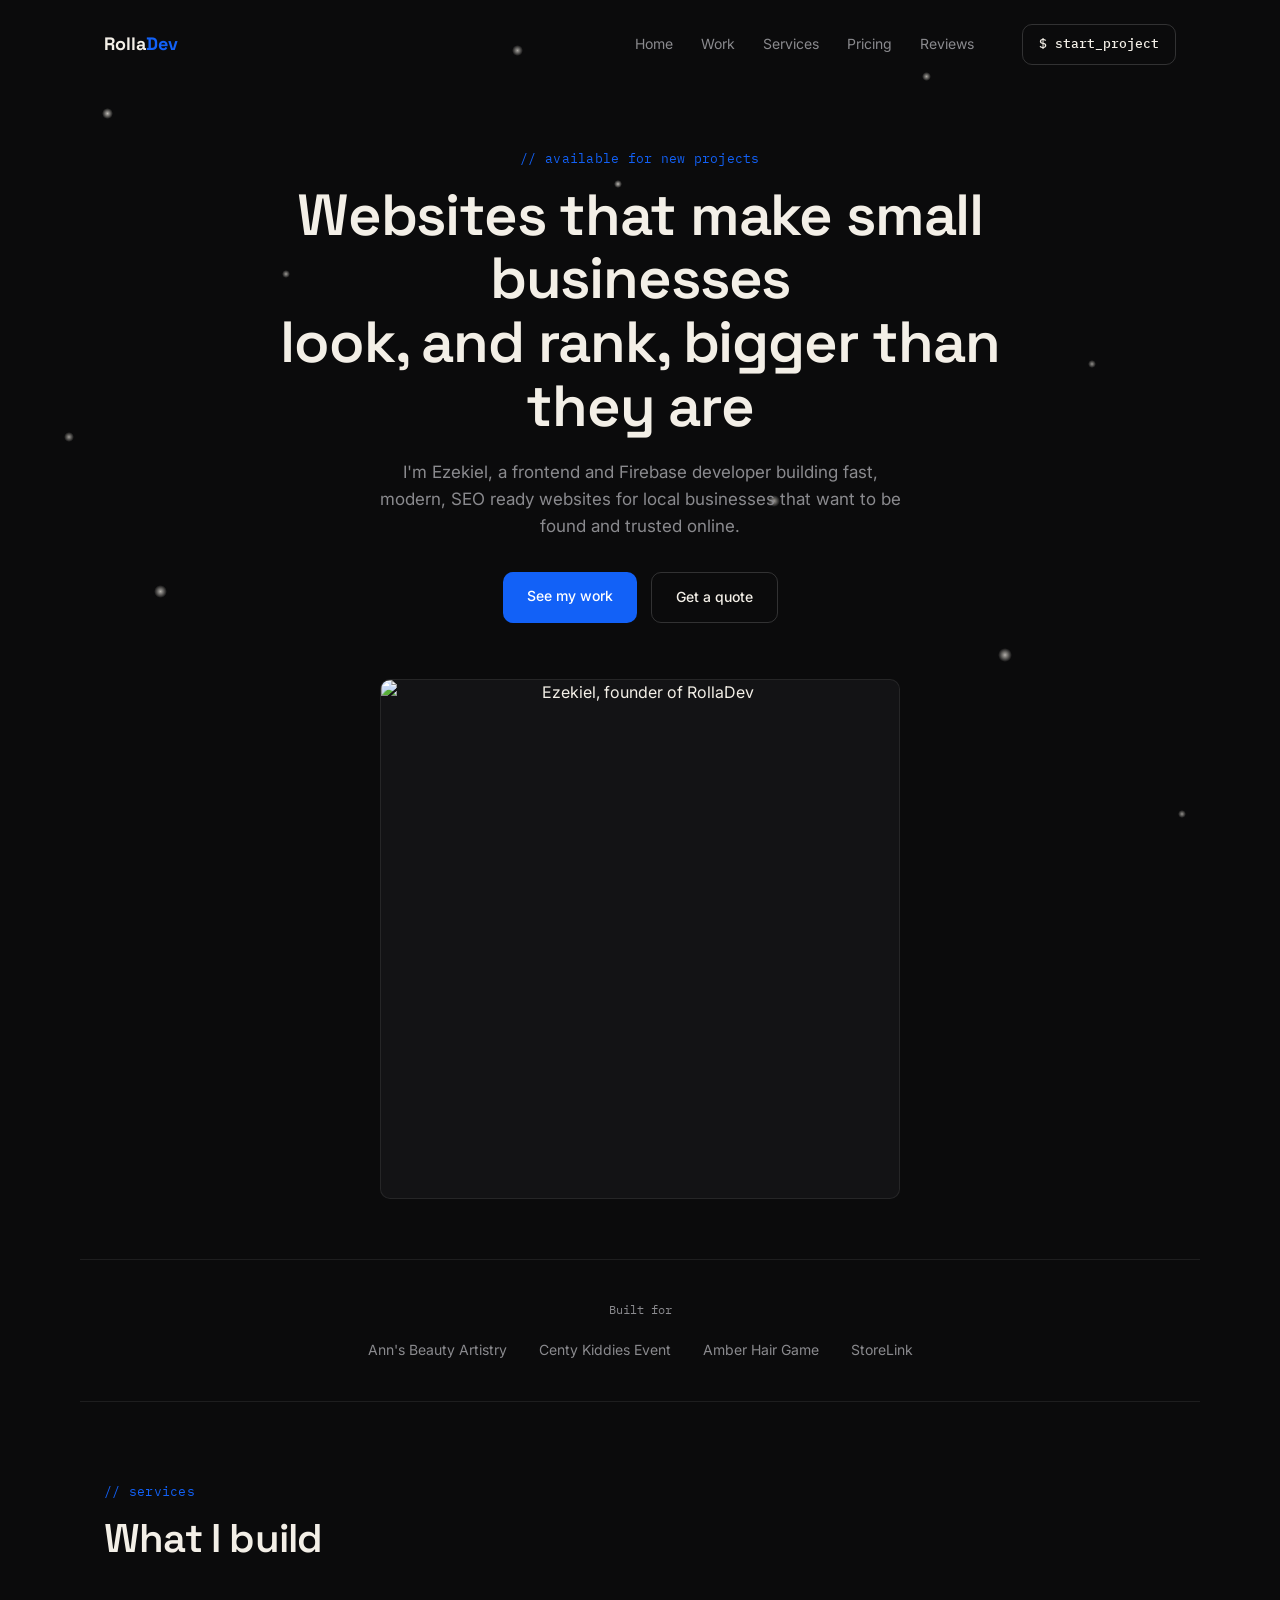
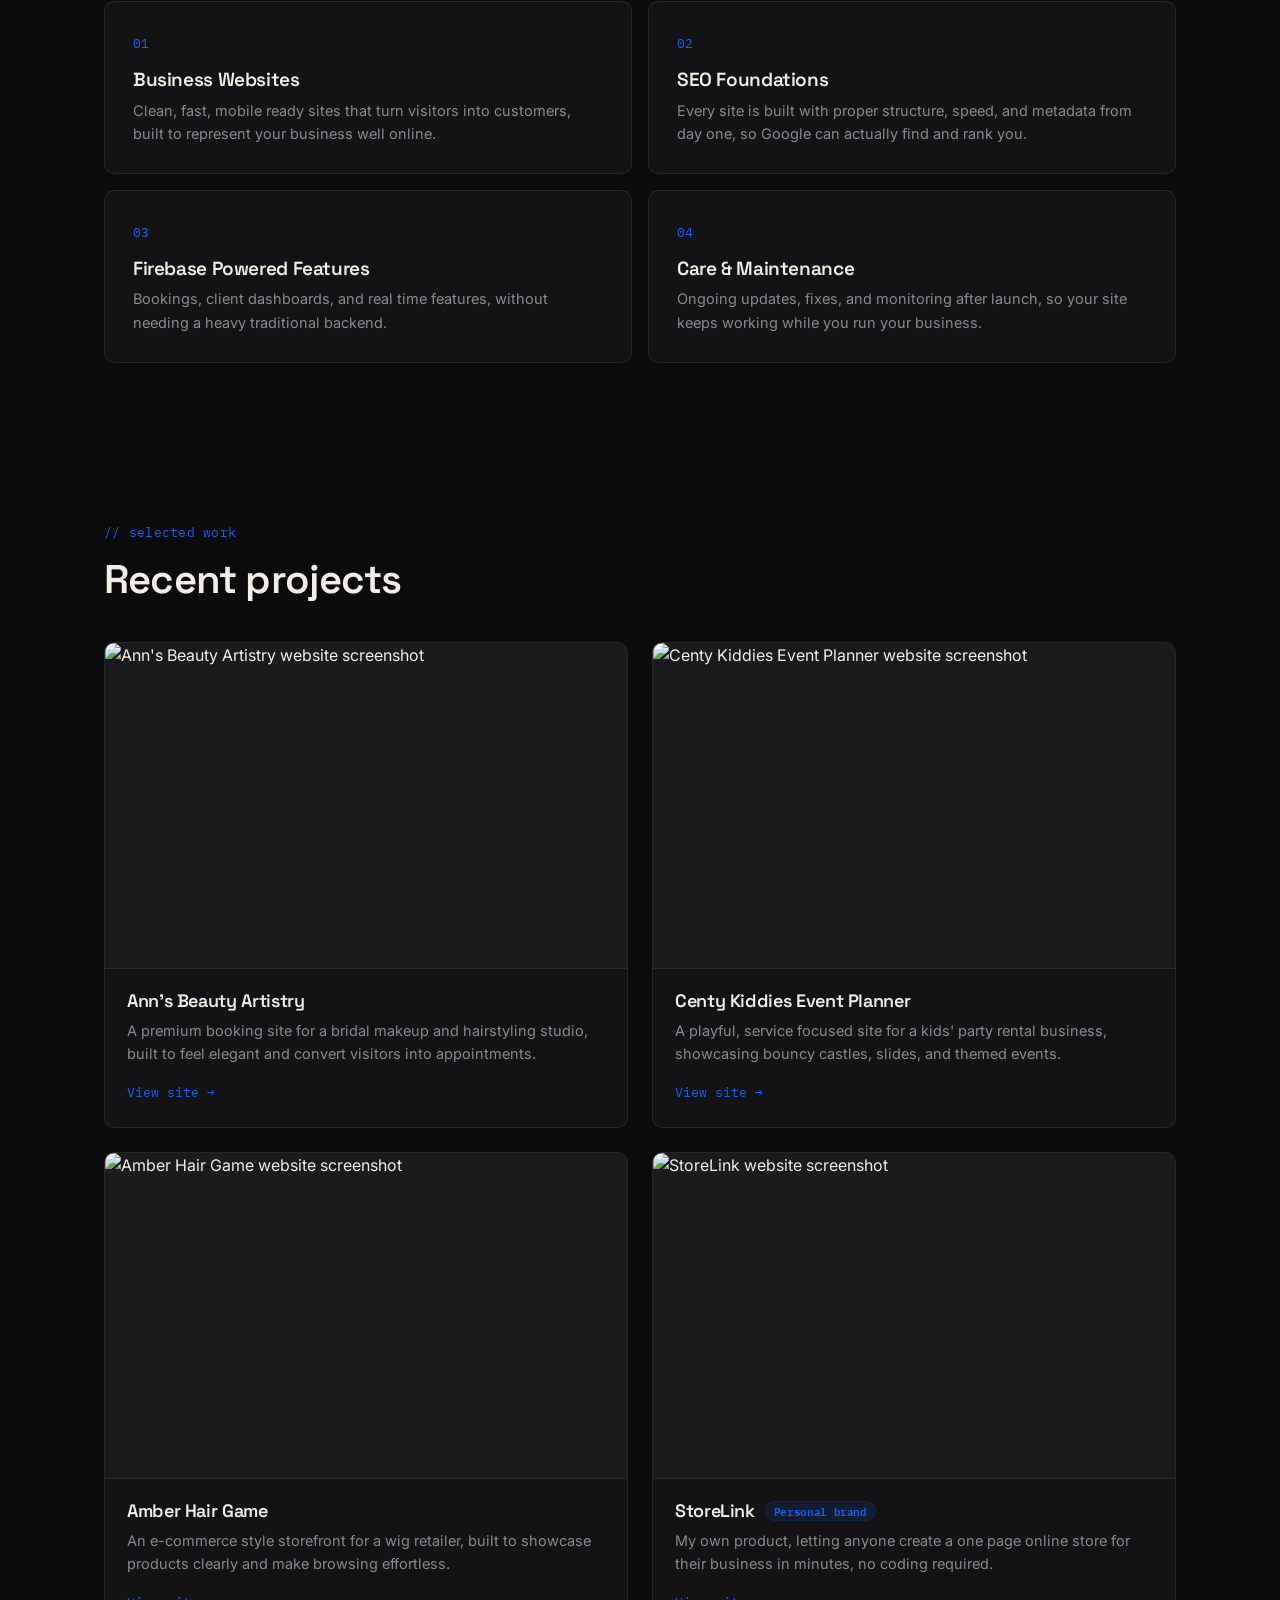
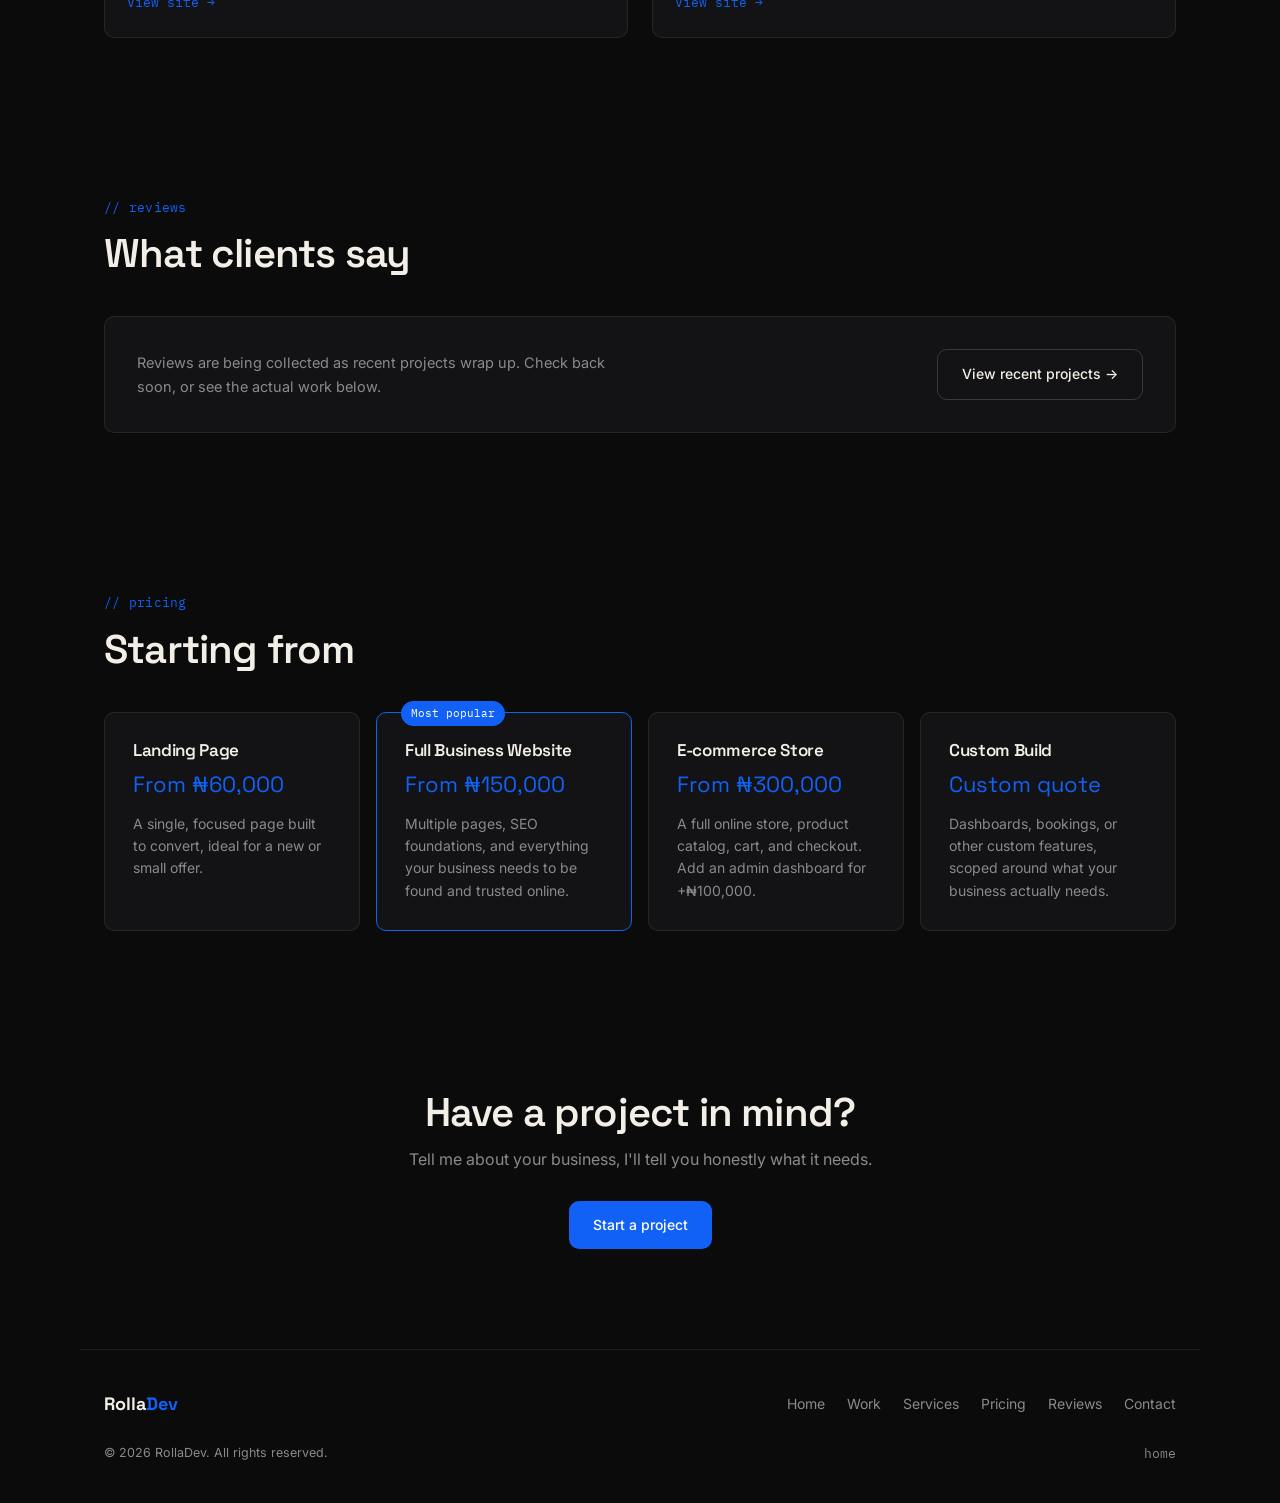
==== index.html @ 3cd5e478 "Initial commit" ====
<!DOCTYPE html>
<html lang="en">
<head>
<meta charset="UTF-8">
<meta name="viewport" content="width=device-width, initial-scale=1.0">
<title>RollaDev — Web Developer for Growing Businesses</title>
<meta name="description" content="RollaDev builds fast, modern websites for small businesses, designed to convert visitors and rank on Google.">
<meta name="keywords" content="web developer, small business website, Firebase developer, SEO website design">
<meta property="og:title" content="RollaDev — Web Developer for Growing Businesses">
<meta property="og:description" content="Fast, modern, SEO-ready websites for small businesses.">
<meta property="og:type" content="website">
<meta property="og:url" content="https://rolladev.com.ng/">
<meta property="og:image" content="https://rolladev.com.ng/og-cover.jpg">
<meta name="twitter:card" content="summary_large_image">
<meta name="twitter:title" content="RollaDev — Web Developer for Growing Businesses">
<meta name="twitter:description" content="Fast, modern, SEO-ready websites for small businesses.">
<meta name="twitter:image" content="https://rolladev.com.ng/og-cover.jpg">

<link rel="icon" type="image/png" sizes="32x32" href="favicon-32.png">
<link rel="apple-touch-icon" href="apple-touch-icon.png">
<link rel="canonical" href="https://rolladev.com.ng/">
<link rel="preconnect" href="https://fonts.googleapis.com">
<link rel="preconnect" href="https://fonts.gstatic.com" crossorigin>
<link href="https://fonts.googleapis.com/css2?family=Space+Grotesk:wght@500;600;700&family=IBM+Plex+Mono:wght@400;500&family=Inter:wght@400;500;600&display=swap" rel="stylesheet">

<link rel="stylesheet" href="style.css">

</head>
<body>
<!-- Ambient background particles, subtle drifting circles. See style.css ".particles" comment to remove. -->
<div class="particles" aria-hidden="true">
  <span class="particle"></span><span class="particle"></span><span class="particle"></span>
  <span class="particle"></span><span class="particle"></span><span class="particle"></span>
  <span class="particle"></span><span class="particle"></span><span class="particle"></span>
  <span class="particle"></span><span class="particle"></span><span class="particle"></span>
</div>

<a class="skip-link" href="#main">Skip to content</a>

<!-- ============ NAV ============ -->
<header class="nav" id="nav">
  <a href="index.html" class="logo">Rolla<span>Dev</span></a>
  <nav class="nav-links" id="navLinks">
    <a href="index.html" aria-current="page">Home</a>
    <a href="work.html">Work</a>
    <a href="services.html">Services</a>
    <a href="services.html#pricing">Pricing</a>
    <a href="reviews.html">Reviews</a>
  </nav>
  <a href="contact.html" class="btn btn-mono">$ start_project</a>
  <button class="nav-toggle" id="navToggle" aria-label="Open menu" aria-expanded="false">
    <span></span><span></span><span></span>
  </button>
</header>

<main id="main">

  <!-- ============ HERO ============ -->
  <section class="hero">
    <p class="eyebrow reveal">// available for new projects</p>
    <h1 class="reveal">
      Websites that make small businesses<br>
      look, and rank, bigger than they are
    </h1>
    <p class="hero-sub reveal">
      I'm Ezekiel, a frontend and Firebase developer building fast, modern,
      SEO ready websites for local businesses that want to be found and trusted online.
    </p>
    <div class="hero-actions reveal">
      <a href="work.html" class="btn btn-primary">See my work</a>
      <a href="contact.html" class="btn btn-ghost">Get a quote</a>
    </div>

    <!-- PHOTO PLACEHOLDER: drop your headshot here.
         Recommended: square or 4:5 crop, at least 800px wide, subject well lit, plain or blurred background.
         Replace this div's background/content with your <img> tag. -->
    <div class="hero-photo" id="hero-photo">
      <img src="https://res.cloudinary.com/dqzxtyylj/image/upload/v1788105653/rolladev_ftvvf0.png" alt="Ezekiel, founder of RollaDev" loading="lazy">
    </div>
  </section>

  <!-- ============ TRUST BAR ============ -->
  <section class="trust-bar reveal">
    <p class="trust-label">Built for</p>
    <div class="trust-list">
      <span>Ann's Beauty Artistry</span>
      <span>Centy Kiddies Event</span>
      <span>Amber Hair Game</span>
      <span>StoreLink</span>
    </div>
  </section>

  <!-- ============ SERVICES PREVIEW ============ -->
  <section class="services" id="services">
    <p class="eyebrow reveal">// services</p>
    <h2 class="reveal">What I build</h2>
    <div class="service-grid">
      <article class="service-card reveal">
        <span class="tag">01</span>
        <h3>Business Websites</h3>
        <p>Clean, fast, mobile ready sites that turn visitors into customers, built to represent your business well online.</p>
      </article>
      <article class="service-card reveal">
        <span class="tag">02</span>
        <h3>SEO Foundations</h3>
        <p>Every site is built with proper structure, speed, and metadata from day one, so Google can actually find and rank you.</p>
      </article>
      <article class="service-card reveal">
        <span class="tag">03</span>
        <h3>Firebase Powered Features</h3>
        <p>Bookings, client dashboards, and real time features, without needing a heavy traditional backend.</p>
      </article>
      <article class="service-card reveal">
        <span class="tag">04</span>
        <h3>Care & Maintenance</h3>
        <p>Ongoing updates, fixes, and monitoring after launch, so your site keeps working while you run your business.</p>
      </article>
    </div>
  </section>

  <!-- ============ FEATURED PROJECTS PREVIEW ============ -->
  <section class="work" id="work">
    <p class="eyebrow reveal">// selected work</p>
    <h2 class="reveal">Recent projects</h2>
    <div class="project-grid">

      <article class="project-card reveal">
        <!-- SCREENSHOT PLACEHOLDER: replace with hero screenshot of the live site -->
        <div class="project-thumb" data-project="ann"><img src="https://res.cloudinary.com/dqzxtyylj/image/upload/v1788103274/Screenshot_2026-08-26_105510_kzx6x6.png" alt="Ann's Beauty Artistry website screenshot" loading="lazy"></div>
        <div class="project-info">
          <h3>Ann's Beauty Artistry</h3>
          <p>A premium booking site for a bridal makeup and hairstyling studio, built to feel elegant and convert visitors into appointments.</p>
          <a href="https://annsbeautyartistry.netlify.app/" target="_blank" rel="noopener">View site &rarr;</a>
        </div>
      </article>

      <article class="project-card reveal">
        <div class="project-thumb" data-project="centy"><img src="https://res.cloudinary.com/dqzxtyylj/image/upload/v1788103576/Screenshot_2026-08-30_162557_iurpbh.png" alt="Centy Kiddies Event Planner website screenshot" loading="lazy"></div>
        <div class="project-info">
          <h3>Centy Kiddies Event Planner</h3>
          <p>A playful, service focused site for a kids' party rental business, showcasing bouncy castles, slides, and themed events.</p>
          <a href="https://centykiddiesevent.netlify.app/" target="_blank" rel="noopener">View site &rarr;</a>
        </div>
      </article>

      <article class="project-card reveal">
        <div class="project-thumb" data-project="amber"><img src="https://res.cloudinary.com/dqzxtyylj/image/upload/v1788106379/Screenshot_2026-08-30_171225_ukiyds.png" alt="Amber Hair Game website screenshot" loading="lazy"></div>
        <div class="project-info">
          <h3>Amber Hair Game</h3>
          <p>An e-commerce style storefront for a wig retailer, built to showcase products clearly and make browsing effortless.</p>
          <a href="https://amberhairgame.com/" target="_blank" rel="noopener">View site &rarr;</a>
        </div>
      </article>

      <article class="project-card reveal">
        <div class="project-thumb" data-project="storelink"><img src="https://res.cloudinary.com/dqzxtyylj/image/upload/v1788103639/Screenshot_2026-08-30_162710_rxd1te.png" alt="StoreLink website screenshot" loading="lazy"></div>
        <div class="project-info">
          <h3>StoreLink <span class="badge">Personal brand</span></h3>
          <p>My own product, letting anyone create a one page online store for their business in minutes, no coding required.</p>
          <a href="https://storelink.com.ng/" target="_blank" rel="noopener">View site &rarr;</a>
        </div>
      </article>

    </div>
  </section>

  <!-- ============ REVIEWS PREVIEW ============ -->
  <section class="reviews" id="reviews">
    <p class="eyebrow reveal">// reviews</p>
    <h2 class="reveal">What clients say</h2>
    <div class="reviews-empty-inline reveal">
      <p>Reviews are being collected as recent projects wrap up. Check back soon, or see the actual work below.</p>
      <a href="work.html" class="btn btn-ghost">View recent projects &rarr;</a>
    </div>
  </section>

  <!-- ============ PRICING PREVIEW ============ -->
  <section class="pricing" id="pricing">
    <p class="eyebrow reveal">// pricing</p>
    <h2 class="reveal">Starting from</h2>
    <div class="pricing-grid">
      <div class="price-card reveal">
        <h3>Landing Page</h3>
        <p class="price">From ₦60,000</p>
        <p class="price-desc">A single, focused page built to convert, ideal for a new or small offer.</p>
      </div>
      <div class="price-card reveal featured">
        <span class="tag">Most popular</span>
        <h3>Full Business Website</h3>
        <p class="price">From ₦150,000</p>
        <p class="price-desc">Multiple pages, SEO foundations, and everything your business needs to be found and trusted online.</p>
      </div>
      <div class="price-card reveal">
        <h3>E-commerce Store</h3>
        <p class="price">From ₦300,000</p>
        <p class="price-desc">A full online store, product catalog, cart, and checkout. Add an admin dashboard for +₦100,000.</p>
      </div>
      <div class="price-card reveal">
        <h3>Custom Build</h3>
        <p class="price">Custom quote</p>
        <p class="price-desc">Dashboards, bookings, or other custom features, scoped around what your business actually needs.</p>
      </div>
    </div>
  </section>

  <!-- ============ FINAL CTA ============ -->
  <section class="final-cta reveal">
    <h2>Have a project in mind?</h2>
    <p>Tell me about your business, I'll tell you honestly what it needs.</p>
    <a href="contact.html" class="btn btn-primary">Start a project</a>
  </section>

</main>

<!-- ============ FOOTER ============ -->
<footer class="footer">
  <div class="footer-top">
    <a href="index.html" class="logo">Rolla<span>Dev</span></a>
    <nav class="footer-links">
      <a href="index.html">Home</a>
      <a href="work.html">Work</a>
      <a href="services.html">Services</a>
      <a href="services.html#pricing">Pricing</a>
      <a href="reviews.html">Reviews</a>
      <a href="contact.html">Contact</a>
    </nav>
  </div>
  <div class="footer-bottom">
    <span>© 2026 RollaDev. All rights reserved.</span>
    <span class="mono">home</span>
  </div>
</footer>

<script src="script.js"></script>
</body>
</html>
---- style.css ----
/* ============================================
   TOKENS
   ============================================ */
:root {
    --bg: #0B0B0C;
    --surface: #131315;
    --surface-2: #1B1B1E;
    --border: rgba(255, 255, 255, 0.08);
    --border-strong: rgba(255, 255, 255, 0.16);
    --text: #F3EFE7;
    --text-muted: #8A8A8E;
    --accent: #1261F7;
    --accent-soft: rgba(18, 97, 247, 0.12);

    --font-display: 'Space Grotesk', sans-serif;
    --font-body: 'Inter', sans-serif;
    --font-mono: 'IBM Plex Mono', monospace;

    --radius: 10px;
    --max-width: 1120px;
}

* {
    box-sizing: border-box;
    margin: 0;
    padding: 0;
}

html {
    scroll-behavior: smooth;
}

body {
    background: var(--bg);
    color: var(--text);
    font-family: var(--font-body);
    line-height: 1.6;
    -webkit-font-smoothing: antialiased;
}

a {
    color: inherit;
    text-decoration: none;
}

img {
    max-width: 100%;
    display: block;
}

.skip-link {
    position: absolute;
    left: -9999px;
    top: 0;
    background: var(--accent);
    color: #fff;
    padding: 10px 16px;
    z-index: 100;
}

.skip-link:focus {
    left: 12px;
    top: 12px;
    border-radius: var(--radius);
}

:focus-visible {
    outline: 2px solid var(--accent);
    outline-offset: 3px;
}

main,
.footer {
    position: relative;
    z-index: 1;
}

.nav {
    position: relative;
    z-index: 100;
}

section,
.nav,
.footer {
    padding-left: 24px;
    padding-right: 24px;
}

.eyebrow {
    font-family: var(--font-mono);
    font-size: 13px;
    color: var(--accent);
    letter-spacing: 0.02em;
    margin-bottom: 14px;
}

h1,
h2,
h3 {
    font-family: var(--font-display);
    font-weight: 600;
    letter-spacing: -0.02em;
    line-height: 1.1;
}

h2 {
    font-size: clamp(28px, 4vw, 40px);
    margin-bottom: 40px;
}

.btn {
    display: inline-block;
    padding: 13px 24px;
    border-radius: var(--radius);
    font-size: 14px;
    font-weight: 500;
    transition: transform 0.15s ease, background 0.15s ease, border-color 0.15s ease;
}

.btn:hover {
    transform: translateY(-1px);
}

.btn-primary {
    background: var(--accent);
    color: #fff;
}

.btn-primary:hover {
    background: #1c6dff;
}

.btn-ghost {
    border: 1px solid var(--border-strong);
    color: var(--text);
}

.btn-ghost:hover {
    border-color: var(--accent);
}

.btn-mono {
    font-family: var(--font-mono);
    font-size: 13px;
    border: 1px solid var(--border-strong);
    padding: 9px 16px;
}

.btn-mono:hover {
    border-color: var(--accent);
    color: var(--accent);
}

/* ============================================
   NAV
   ============================================ */
.nav {
    max-width: var(--max-width);
    margin: 0 auto;
    display: flex;
    align-items: center;
    justify-content: space-between;
    gap: 24px;
    padding-top: 24px;
    padding-bottom: 24px;
}

.logo {
    font-family: var(--font-display);
    font-weight: 700;
    font-size: 18px;
}

.logo span {
    color: var(--accent);
}

.nav-links {
    display: flex;
    gap: 28px;
    font-size: 14px;
    color: var(--text-muted);
    margin-left: auto;
    margin-right: 24px;
}

.nav-links a:hover {
    color: var(--text);
}

.nav-toggle {
    display: none;
    flex-direction: column;
    gap: 5px;
    background: none;
    border: none;
    cursor: pointer;
    padding: 6px;
}

.nav-toggle span {
    width: 22px;
    height: 2px;
    background: var(--text);
}

/* ============================================
   HERO
   ============================================ */
.hero {
    max-width: var(--max-width);
    margin: 0 auto;
    padding-top: 60px;
    padding-bottom: 60px;
    text-align: center;
    display: flex;
    flex-direction: column;
    align-items: center;
}

.hero h1 {
    font-size: clamp(34px, 6vw, 58px);
    max-width: 800px;
}

.hero-sub {
    max-width: 540px;
    color: var(--text-muted);
    font-size: 17px;
    margin-top: 20px;
}

.hero-actions {
    display: flex;
    gap: 14px;
    margin-top: 32px;
}

.hero-photo {
    margin-top: 56px;
    width: 100%;
    max-width: 520px;
    aspect-ratio: 1/1;
    border: 1px solid var(--border);
    border-radius: var(--radius);
    background: var(--surface);
    overflow: hidden;
}

.hero-photo img {
    width: 100%;
    height: 100%;
    object-fit: cover;
    display: block;
}

.photo-hint {
    font-family: var(--font-mono);
    font-size: 12px;
    color: var(--text-muted);
}

/* ============================================
   TRUST BAR
   ============================================ */
.trust-bar {
    max-width: var(--max-width);
    margin: 0 auto;
    padding-top: 40px;
    padding-bottom: 40px;
    border-top: 1px solid var(--border);
    border-bottom: 1px solid var(--border);
    text-align: center;
}

.trust-label {
    font-family: var(--font-mono);
    font-size: 12px;
    color: var(--text-muted);
    margin-bottom: 20px;
}

.trust-list {
    display: flex;
    flex-wrap: wrap;
    justify-content: center;
    gap: 32px;
    color: var(--text-muted);
    font-size: 14px;
}

/* ============================================
   SERVICES
   ============================================ */
.services,
.work,
.reviews,
.pricing {
    max-width: var(--max-width);
    margin: 0 auto;
    padding-top: 80px;
    padding-bottom: 80px;
}

.service-grid,
.price-card+.price-card {
    display: grid;
}

.service-grid {
    grid-template-columns: repeat(2, 1fr);
    gap: 16px;
}

.service-card,
.price-card {
    border: 1px solid var(--border);
    border-radius: var(--radius);
    padding: 28px;
    background: var(--surface);
}

.service-card .tag {
    font-family: var(--font-mono);
    font-size: 13px;
    color: var(--accent);
}

.service-card h3 {
    margin-top: 14px;
    margin-bottom: 8px;
    font-size: 19px;
}

.service-card p {
    color: var(--text-muted);
    font-size: 14.5px;
}

/* ============================================
   PROJECTS
   ============================================ */
.project-grid {
    display: grid;
    grid-template-columns: repeat(2, 1fr);
    gap: 24px;
}

.project-card {
    border: 1px solid var(--border);
    border-radius: var(--radius);
    overflow: hidden;
    background: var(--surface);
}

.project-thumb {
    aspect-ratio: 16/10;
    background: var(--surface-2);
    border-bottom: 1px solid var(--border);
    overflow: hidden;
}

.project-thumb img {
    width: 100%;
    height: 100%;
    object-fit: cover;
    display: block;
}

.project-thumb span {
    font-family: var(--font-mono);
    font-size: 12px;
    color: var(--text-muted);
}

.project-info {
    padding: 22px;
}

.project-info h3 {
    font-size: 18px;
    margin-bottom: 8px;
    display: flex;
    align-items: center;
    gap: 10px;
}

.project-info p {
    color: var(--text-muted);
    font-size: 14.5px;
    margin-bottom: 14px;
}

.project-info a {
    font-family: var(--font-mono);
    font-size: 13px;
    color: var(--accent);
}

.project-info a:hover {
    text-decoration: underline;
}

.badge {
    font-family: var(--font-mono);
    font-size: 10.5px;
    color: var(--accent);
    border: 1px solid var(--accent-soft);
    background: var(--accent-soft);
    padding: 3px 8px;
    border-radius: 100px;
}

/* ============================================
   REVIEWS
   ============================================ */
.review-grid {
    display: grid;
    grid-template-columns: repeat(3, 1fr);
    gap: 16px;
}

.review-card {
    border: 1px solid var(--border);
    border-radius: var(--radius);
    padding: 24px;
    background: var(--surface);
    font-size: 14.5px;
}

.review-card.placeholder {
    color: var(--text-muted);
    font-style: italic;
}

.review-name {
    display: block;
    margin-top: 14px;
    font-family: var(--font-mono);
    font-size: 12.5px;
    font-style: normal;
}

/* ============================================
   PRICING
   ============================================ */
.pricing-grid {
    display: grid;
    grid-template-columns: repeat(auto-fit, minmax(220px, 1fr));
    gap: 16px;
}

.price-card h3 {
    font-size: 17px;
    margin-bottom: 8px;
}

.price-card .price {
    font-family: var(--font-display);
    font-size: 22px;
    color: var(--accent);
    margin-bottom: 10px;
}

.price-card .price-desc {
    color: var(--text-muted);
    font-size: 14px;
}

.price-card.featured {
    border-color: var(--accent);
    position: relative;
}

.price-card.featured .tag {
    position: absolute;
    top: -12px;
    left: 24px;
    background: var(--accent);
    color: #fff;
    font-family: var(--font-mono);
    font-size: 11px;
    padding: 4px 10px;
    border-radius: 100px;
}

/* ============================================
   FINAL CTA
   ============================================ */
.final-cta {
    max-width: var(--max-width);
    margin: 0 auto;
    padding-top: 80px;
    padding-bottom: 100px;
    text-align: center;
}

.final-cta h2 {
    margin-bottom: 12px;
}

.final-cta p {
    color: var(--text-muted);
    margin-bottom: 28px;
}

/* ============================================
   FOOTER
   ============================================ */
.footer {
    max-width: var(--max-width);
    margin: 0 auto;
    padding-top: 40px;
    padding-bottom: 40px;
    border-top: 1px solid var(--border);
}

.footer-top {
    display: flex;
    justify-content: space-between;
    align-items: center;
    flex-wrap: wrap;
    gap: 20px;
    margin-bottom: 24px;
}

.footer-links {
    display: flex;
    gap: 22px;
    font-size: 14px;
    color: var(--text-muted);
    flex-wrap: wrap;
}

.footer-links a:hover {
    color: var(--text);
}

.footer-bottom {
    display: flex;
    justify-content: space-between;
    font-size: 12.5px;
    color: var(--text-muted);
    flex-wrap: wrap;
    gap: 10px;
}

.footer-bottom .mono {
    font-family: var(--font-mono);
}

/* ============================================
   REVEAL ANIMATION
   ============================================ */
.reveal {
    opacity: 0;
    transform: translateY(14px);
    transition: opacity 0.6s ease, transform 0.6s ease;
}

.reveal.visible {
    opacity: 1;
    transform: translateY(0);
}

@media (prefers-reduced-motion: reduce) {
    .reveal {
        opacity: 1;
        transform: none;
        transition: none;
    }

    html {
        scroll-behavior: auto;
    }
}

/* ============================================
   PAGE INTRO (used on work, services, reviews, contact)
   ============================================ */
.page-intro {
    max-width: var(--max-width);
    margin: 0 auto;
    padding-top: 56px;
    padding-bottom: 40px;
}

.page-intro h1 {
    font-size: clamp(32px, 5vw, 48px);
    margin-bottom: 16px;
}

.page-intro .hero-sub {
    max-width: 560px;
    color: var(--text-muted);
    font-size: 16px;
}

/* ============================================
   FILTERS
   ============================================ */
.filters-section {
    max-width: var(--max-width);
    margin: 0 auto;
    padding-bottom: 32px;
}

.filters {
    display: flex;
    gap: 10px;
    flex-wrap: wrap;
}

.chip {
    font-family: var(--font-mono);
    font-size: 13px;
    background: none;
    border: 1px solid var(--border-strong);
    color: var(--text-muted);
    padding: 8px 16px;
    border-radius: 100px;
    cursor: pointer;
    transition: border-color 0.15s ease, color 0.15s ease, background 0.15s ease;
}

.chip:hover {
    border-color: var(--accent);
    color: var(--text);
}

.chip.active {
    background: var(--accent);
    border-color: var(--accent);
    color: #fff;
}

/* ============================================
   LARGE PROJECT CARDS (work.html)
   ============================================ */
.work-full {
    max-width: var(--max-width);
    margin: 0 auto;
    padding-bottom: 80px;
    display: grid;
    grid-template-columns: 1fr;
    gap: 24px;
}

.project-card-lg {
    display: grid;
    grid-template-columns: 1fr 1fr;
    border: 1px solid var(--border);
    border-radius: var(--radius);
    overflow: hidden;
    background: var(--surface);
}

.project-thumb-lg {
    background: var(--surface-2);
    min-height: 260px;
    border-right: 1px solid var(--border);
    overflow: hidden;
}

.project-thumb-lg img {
    width: 100%;
    height: 100%;
    object-fit: cover;
    display: block;
}

.project-thumb-lg span {
    font-family: var(--font-mono);
    font-size: 12px;
    color: var(--text-muted);
}

.project-info-lg {
    padding: 32px;
    display: flex;
    flex-direction: column;
    gap: 14px;
}

.project-info-lg h2 {
    font-size: 22px;
}

.project-info-lg p {
    color: var(--text-muted);
    font-size: 14.5px;
}

.project-meta {
    display: flex;
    gap: 14px;
    font-family: var(--font-mono);
    font-size: 12px;
    color: var(--text-muted);
}

.project-info-lg .btn {
    align-self: flex-start;
    margin-top: 6px;
}

@media (max-width: 860px) {
    .project-card-lg {
        grid-template-columns: 1fr;
    }

    .project-thumb-lg {
        border-right: none;
        border-bottom: 1px solid var(--border);
        min-height: 200px;
    }
}

/* ============================================
   SERVICES DETAIL (services.html)
   ============================================ */
.services-full {
    max-width: var(--max-width);
    margin: 0 auto;
    padding-top: 20px;
    padding-bottom: 80px;
    display: flex;
    flex-direction: column;
    gap: 16px;
}

.service-card-lg {
    display: grid;
    grid-template-columns: 60px 1fr;
    gap: 20px;
    border: 1px solid var(--border);
    border-radius: var(--radius);
    padding: 28px;
    background: var(--surface);
    align-items: start;
}

.service-card-lg .tag {
    font-family: var(--font-mono);
    font-size: 14px;
    color: var(--accent);
}

.service-card-lg h2 {
    font-size: 20px;
    margin-bottom: 10px;
}

.service-card-lg p {
    color: var(--text-muted);
    font-size: 14.5px;
    max-width: 640px;
}

@media (max-width: 640px) {
    .service-card-lg {
        grid-template-columns: 1fr;
    }
}

/* ============================================
   PROCESS (services.html)
   ============================================ */
.process {
    max-width: var(--max-width);
    margin: 0 auto;
    padding-top: 40px;
    padding-bottom: 80px;
    border-top: 1px solid var(--border);
}

.process-grid {
    display: grid;
    grid-template-columns: repeat(4, 1fr);
    gap: 16px;
}

.process-step {
    border: 1px solid var(--border);
    border-radius: var(--radius);
    padding: 24px;
    background: var(--surface);
}

.step-num {
    display: inline-flex;
    align-items: center;
    justify-content: center;
    width: 30px;
    height: 30px;
    border-radius: 50%;
    background: var(--accent-soft);
    color: var(--accent);
    font-family: var(--font-mono);
    font-size: 13px;
    margin-bottom: 14px;
}

.process-step h3 {
    font-size: 16px;
    margin-bottom: 8px;
}

.process-step p {
    color: var(--text-muted);
    font-size: 13.5px;
}

@media (max-width: 860px) {
    .process-grid {
        grid-template-columns: repeat(2, 1fr);
    }
}

@media (max-width: 520px) {
    .process-grid {
        grid-template-columns: 1fr;
    }
}

.pricing-note {
    margin-top: 24px;
    color: var(--text-muted);
    font-size: 13.5px;
    text-align: center;
}

/* ============================================
   REVIEWS EMPTY STATES
   ============================================ */
.reviews-full {
    max-width: var(--max-width);
    margin: 0 auto;
    padding-top: 20px;
    padding-bottom: 80px;
}

.reviews-empty {
    border: 1px dashed var(--border-strong);
    border-radius: var(--radius);
    padding: 56px 40px;
    text-align: center;
    max-width: 560px;
    margin: 0 auto;
    display: flex;
    flex-direction: column;
    align-items: center;
    gap: 14px;
}

.reviews-empty h2 {
    font-size: 22px;
}

.reviews-empty p {
    color: var(--text-muted);
    font-size: 14.5px;
    max-width: 420px;
}

.reviews-empty-inline {
    border: 1px solid var(--border);
    border-radius: var(--radius);
    background: var(--surface);
    padding: 32px;
    display: flex;
    align-items: center;
    justify-content: space-between;
    gap: 20px;
    flex-wrap: wrap;
}

.reviews-empty-inline p {
    color: var(--text-muted);
    font-size: 14.5px;
    max-width: 480px;
}

.stars {
    color: var(--accent);
    font-size: 13px;
    margin-bottom: 10px;
}

/* ============================================
   CONTACT PAGE
   ============================================ */
.contact-section {
    max-width: var(--max-width);
    margin: 0 auto;
    padding-top: 20px;
    padding-bottom: 100px;
}

.contact-grid {
    display: grid;
    grid-template-columns: 1.4fr 1fr;
    gap: 24px;
}

.contact-form {
    border: 1px solid var(--border);
    border-radius: var(--radius);
    background: var(--surface);
    padding: 32px;
    display: flex;
    flex-direction: column;
    gap: 18px;
}

.field {
    display: flex;
    flex-direction: column;
    gap: 8px;
}

.field label {
    font-size: 13.5px;
    color: var(--text-muted);
}

.field input,
.field select,
.field textarea {
    background: var(--bg);
    border: 1px solid var(--border-strong);
    border-radius: var(--radius);
    padding: 12px 14px;
    color: var(--text);
    font-family: var(--font-body);
    font-size: 14.5px;
}

.field input:focus,
.field select:focus,
.field textarea:focus {
    outline: 2px solid var(--accent);
    outline-offset: 1px;
    border-color: var(--accent);
}

.field textarea {
    resize: vertical;
}

.contact-form .btn {
    align-self: flex-start;
}

.form-status {
    font-size: 13.5px;
    color: var(--text-muted);
    min-height: 18px;
}

.contact-side {
    display: flex;
    flex-direction: column;
    gap: 16px;
}

.contact-card {
    border: 1px solid var(--border);
    border-radius: var(--radius);
    background: var(--surface);
    padding: 24px;
}

.contact-card h3 {
    font-size: 16px;
    margin: 10px 0 8px;
}

.contact-card p {
    color: var(--text-muted);
    font-size: 13.5px;
}

.mono-link {
    font-family: var(--font-mono);
    font-size: 13.5px;
    color: var(--accent);
    display: inline-block;
    margin-top: 6px;
}

.mono-link:hover {
    text-decoration: underline;
}

/* ============================================
   AMBIENT PARTICLES
   Subtle, slow-drifting background circles.
   Fixed position so it stays consistent while scrolling.
   Remove the .particles block from each HTML file's <body>
   to turn this off entirely.
   ============================================ */
.particles {
    position: fixed;
    inset: 0;
    overflow: hidden;
    pointer-events: none;
    z-index: 0;
}

.particle {
    position: absolute;
    border-radius: 50%;
    background: radial-gradient(circle, rgba(243, 239, 231, 0.9) 0%, rgba(243, 239, 231, 0) 70%);
    animation: drift linear infinite;
}

.particle:nth-child(1) {
    width: 11px;
    height: 11px;
    top: 12%;
    left: 8%;
    opacity: 0.85;
    animation-duration: 26s;
    animation-delay: -4s;
}

.particle:nth-child(2) {
    width: 8px;
    height: 8px;
    top: 30%;
    left: 22%;
    opacity: 0.7;
    animation-duration: 34s;
    animation-delay: -22s;
}

.particle:nth-child(3) {
    width: 13px;
    height: 13px;
    top: 65%;
    left: 12%;
    opacity: 0.8;
    animation-duration: 30s;
    animation-delay: -15s;
}

.particle:nth-child(4) {
    width: 9px;
    height: 9px;
    top: 80%;
    left: 35%;
    opacity: 0.65;
    animation-duration: 24s;
    animation-delay: -10s;
}

.particle:nth-child(5) {
    width: 8px;
    height: 8px;
    top: 20%;
    left: 48%;
    opacity: 0.85;
    animation-duration: 36s;
    animation-delay: -28s;
}

.particle:nth-child(6) {
    width: 12px;
    height: 12px;
    top: 55%;
    left: 60%;
    opacity: 0.7;
    animation-duration: 28s;
    animation-delay: -8s;
}

.particle:nth-child(7) {
    width: 9px;
    height: 9px;
    top: 8%;
    left: 72%;
    opacity: 0.75;
    animation-duration: 32s;
    animation-delay: -20s;
}

.particle:nth-child(8) {
    width: 8px;
    height: 8px;
    top: 40%;
    left: 85%;
    opacity: 0.65;
    animation-duration: 22s;
    animation-delay: -6s;
}

.particle:nth-child(9) {
    width: 14px;
    height: 14px;
    top: 72%;
    left: 78%;
    opacity: 0.8;
    animation-duration: 38s;
    animation-delay: -33s;
}

.particle:nth-child(10) {
    width: 8px;
    height: 8px;
    top: 90%;
    left: 92%;
    opacity: 0.65;
    animation-duration: 26s;
    animation-delay: -12s;
}

.particle:nth-child(11) {
    width: 10px;
    height: 10px;
    top: 48%;
    left: 5%;
    opacity: 0.7;
    animation-duration: 30s;
    animation-delay: -18s;
}

.particle:nth-child(12) {
    width: 11px;
    height: 11px;
    top: 5%;
    left: 40%;
    opacity: 0.75;
    animation-duration: 25s;
    animation-delay: -21s;
}

@keyframes drift {
    0% {
        transform: translate(0, 0);
    }

    25% {
        transform: translate(38px, -46px);
    }

    50% {
        transform: translate(-22px, 40px);
    }

    75% {
        transform: translate(-44px, -26px);
    }

    100% {
        transform: translate(0, 0);
    }
}

@media (prefers-reduced-motion: reduce) {
    .particle {
        animation: none;
    }
}

@media (max-width: 860px) {
    .contact-grid {
        grid-template-columns: 1fr;
    }

    .nav-links {
        display: none;
        position: absolute;
        top: 68px;
        right: 24px;
        left: 24px;
        background: var(--surface);
        border: 1px solid var(--border);
        border-radius: var(--radius);
        padding: 16px;
        flex-direction: column;
        gap: 16px;
        z-index: 50;
    }

    .nav-links.open {
        display: flex;
    }

    .nav-toggle {
        display: flex;
    }

    .service-grid,
    .project-grid,
    .review-grid,
    .pricing-grid {
        grid-template-columns: 1fr;
    }
}
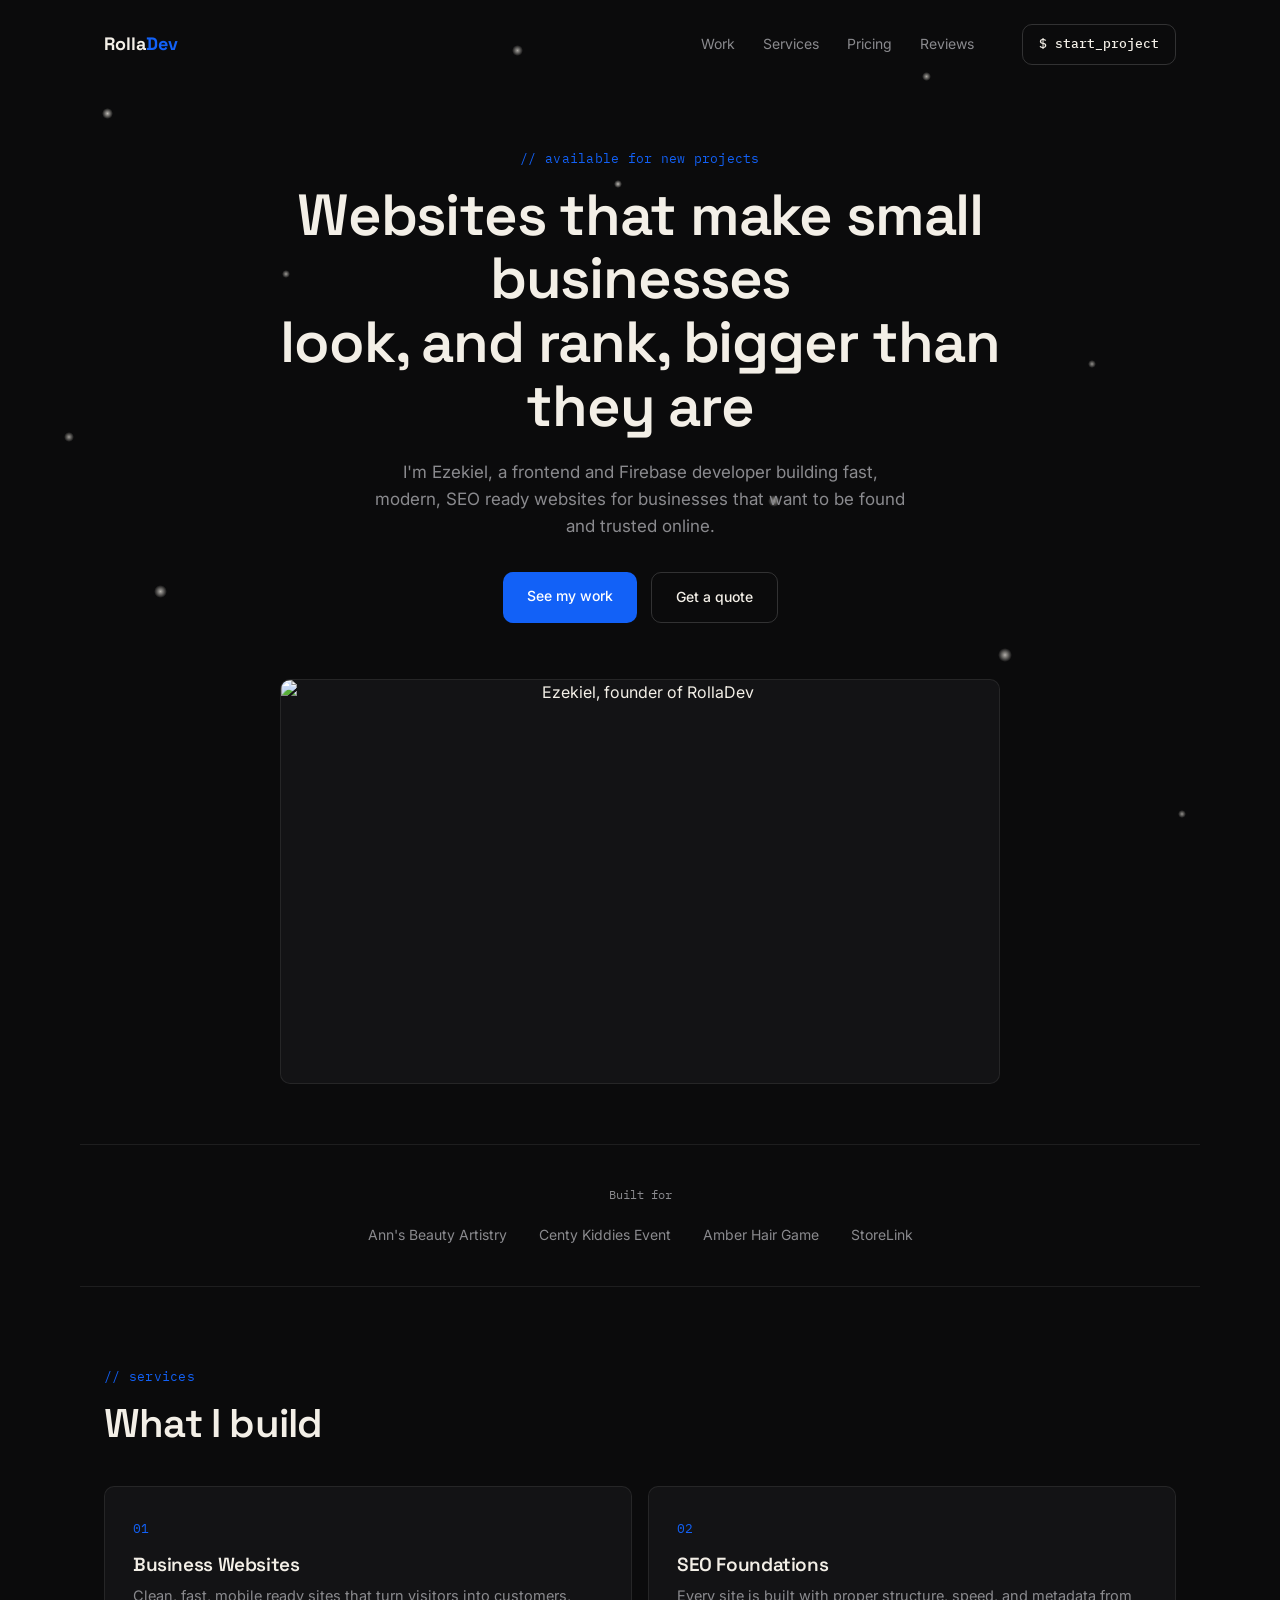
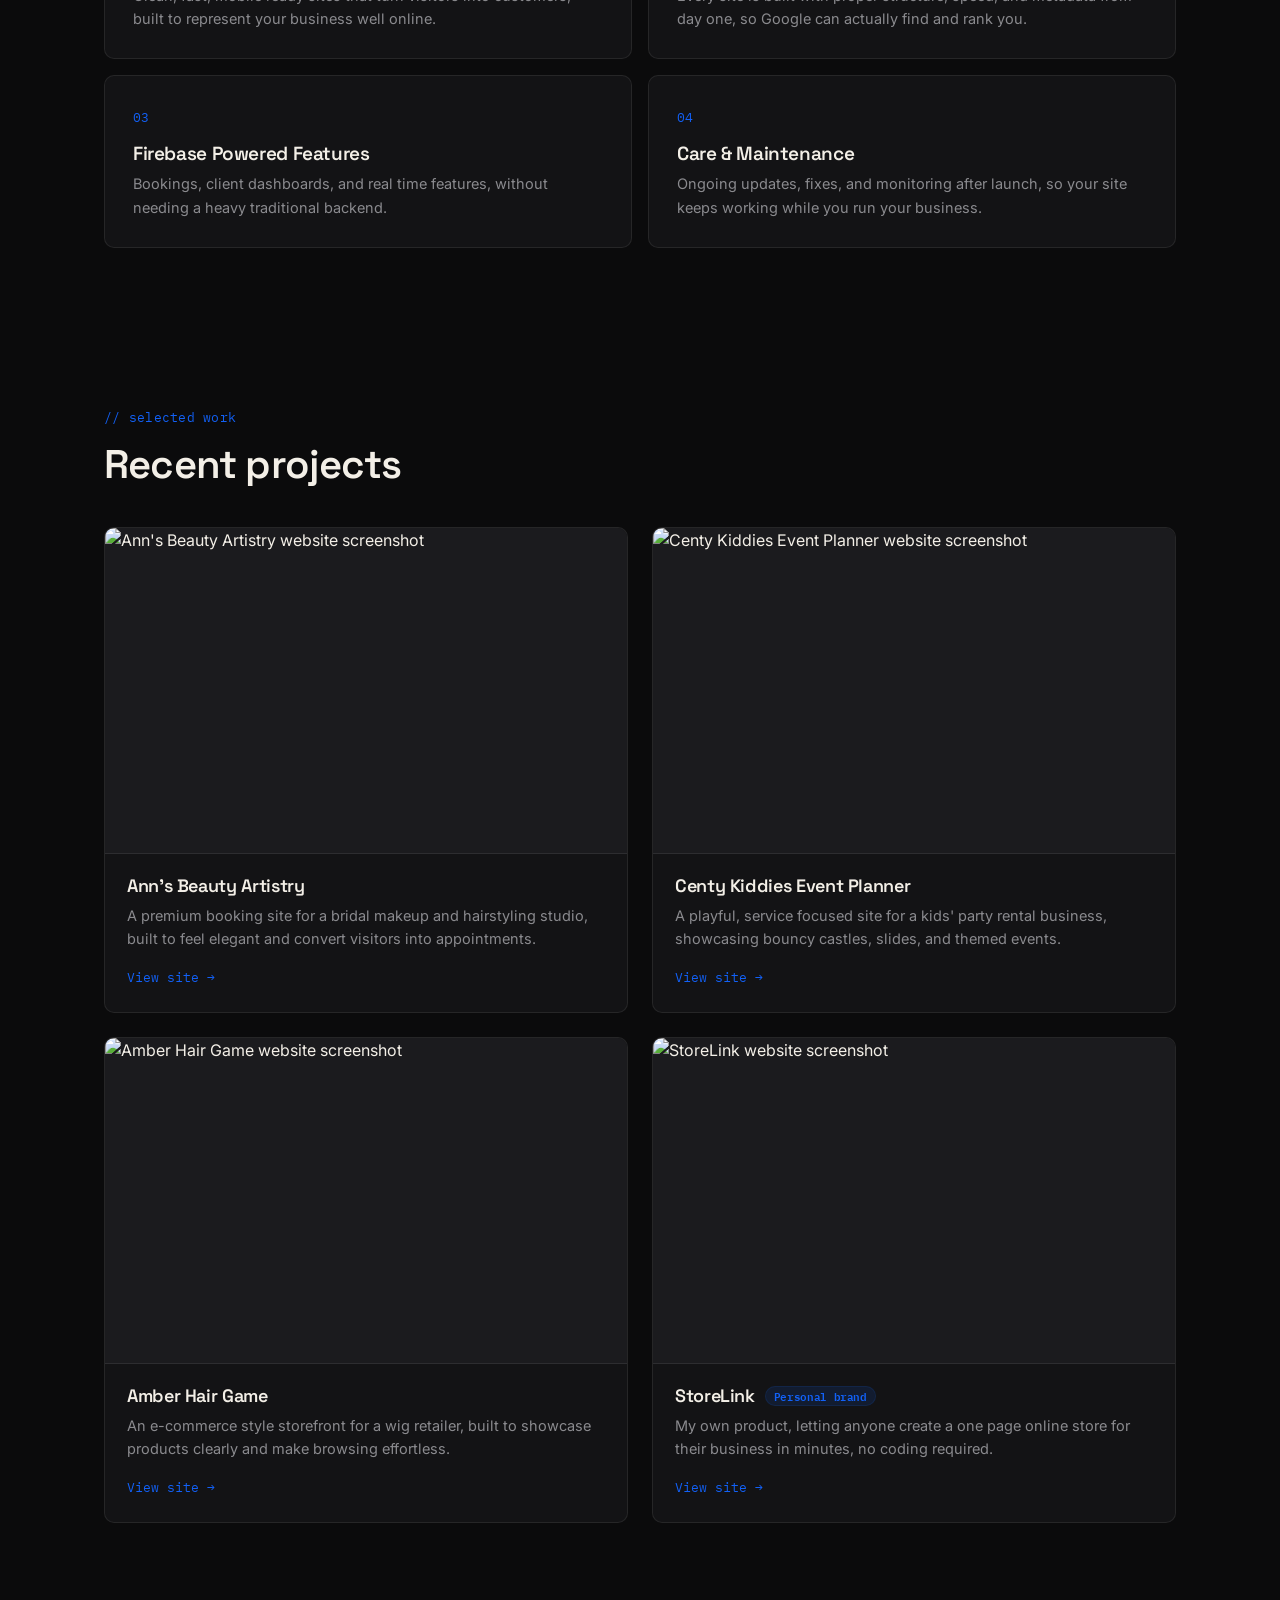
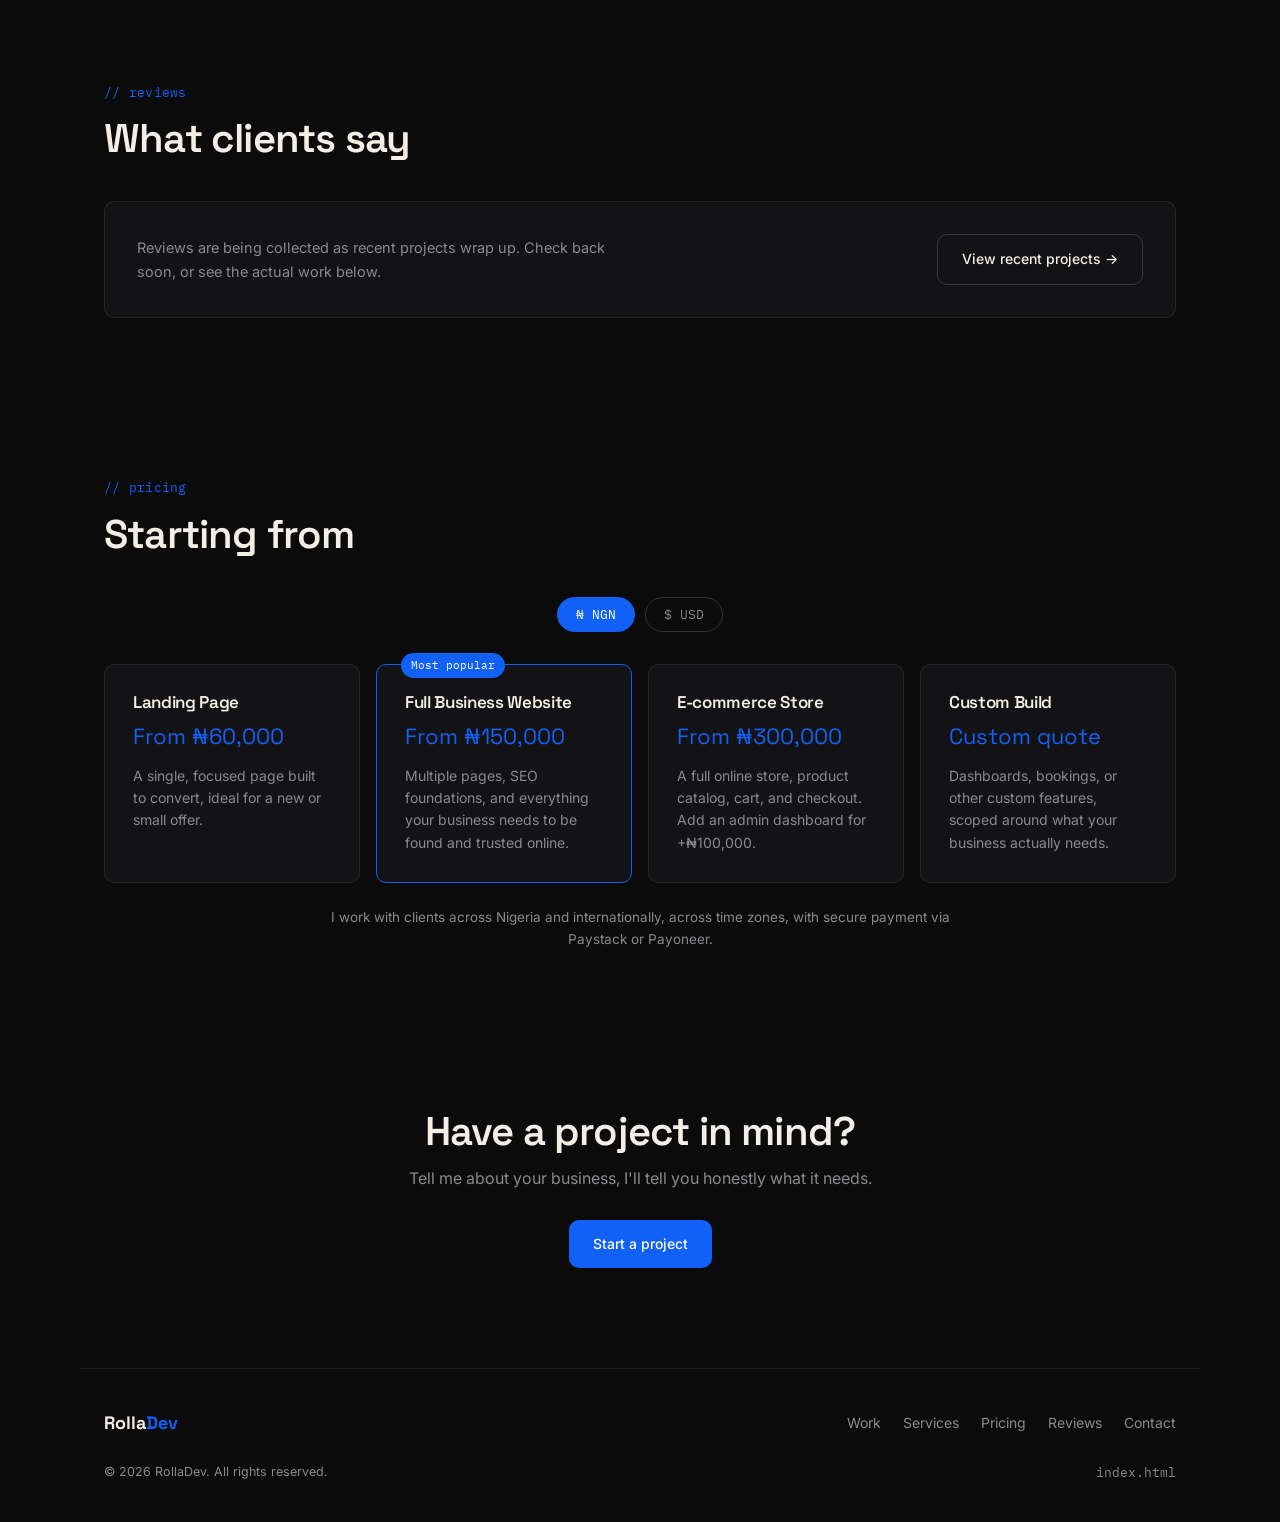
==== commit ae504db9: "Added Foeign Client Pricing" ====
--- a/index.html
+++ b/index.html
@@ -15,16 +15,13 @@
 <meta name="twitter:title" content="RollaDev — Web Developer for Growing Businesses">
 <meta name="twitter:description" content="Fast, modern, SEO-ready websites for small businesses.">
 <meta name="twitter:image" content="https://rolladev.com.ng/og-cover.jpg">
-
 <link rel="icon" type="image/png" sizes="32x32" href="favicon-32.png">
 <link rel="apple-touch-icon" href="apple-touch-icon.png">
 <link rel="canonical" href="https://rolladev.com.ng/">
 <link rel="preconnect" href="https://fonts.googleapis.com">
 <link rel="preconnect" href="https://fonts.gstatic.com" crossorigin>
 <link href="https://fonts.googleapis.com/css2?family=Space+Grotesk:wght@500;600;700&family=IBM+Plex+Mono:wght@400;500&family=Inter:wght@400;500;600&display=swap" rel="stylesheet">
-
 <link rel="stylesheet" href="style.css">
-
 </head>
 <body>
 <!-- Ambient background particles, subtle drifting circles. See style.css ".particles" comment to remove. -->
@@ -39,9 +36,8 @@
 
 <!-- ============ NAV ============ -->
 <header class="nav" id="nav">
-  <a href="index.html" class="logo">Rolla<span>Dev</span></a>
+  <a href="#" class="logo">Rolla<span>Dev</span></a>
   <nav class="nav-links" id="navLinks">
-    <a href="index.html" aria-current="page">Home</a>
     <a href="work.html">Work</a>
     <a href="services.html">Services</a>
     <a href="services.html#pricing">Pricing</a>
@@ -64,7 +60,7 @@
     </h1>
     <p class="hero-sub reveal">
       I'm Ezekiel, a frontend and Firebase developer building fast, modern,
-      SEO ready websites for local businesses that want to be found and trusted online.
+      SEO ready websites for businesses that want to be found and trusted online.
     </p>
     <div class="hero-actions reveal">
       <a href="work.html" class="btn btn-primary">See my work</a>
@@ -178,22 +174,28 @@
   <section class="pricing" id="pricing">
     <p class="eyebrow reveal">// pricing</p>
     <h2 class="reveal">Starting from</h2>
+
+    <div class="currency-toggle reveal" id="currencyToggle" role="group" aria-label="Choose currency">
+      <button class="curr-btn active" data-currency="ngn">₦ NGN</button>
+      <button class="curr-btn" data-currency="usd">$ USD</button>
+    </div>
+
     <div class="pricing-grid">
       <div class="price-card reveal">
         <h3>Landing Page</h3>
-        <p class="price">From ₦60,000</p>
+        <p class="price" data-ngn="From ₦60,000" data-usd="From $180">From ₦60,000</p>
         <p class="price-desc">A single, focused page built to convert, ideal for a new or small offer.</p>
       </div>
       <div class="price-card reveal featured">
         <span class="tag">Most popular</span>
         <h3>Full Business Website</h3>
-        <p class="price">From ₦150,000</p>
+        <p class="price" data-ngn="From ₦150,000" data-usd="From $400">From ₦150,000</p>
         <p class="price-desc">Multiple pages, SEO foundations, and everything your business needs to be found and trusted online.</p>
       </div>
       <div class="price-card reveal">
         <h3>E-commerce Store</h3>
-        <p class="price">From ₦300,000</p>
-        <p class="price-desc">A full online store, product catalog, cart, and checkout. Add an admin dashboard for +₦100,000.</p>
+        <p class="price" data-ngn="From ₦300,000" data-usd="From $800">From ₦300,000</p>
+        <p class="price-desc" data-ngn="A full online store, product catalog, cart, and checkout. Add an admin dashboard for +₦100,000." data-usd="A full online store, product catalog, cart, and checkout. Add an admin dashboard for +$150.">A full online store, product catalog, cart, and checkout. Add an admin dashboard for +₦100,000.</p>
       </div>
       <div class="price-card reveal">
         <h3>Custom Build</h3>
@@ -201,6 +203,10 @@
         <p class="price-desc">Dashboards, bookings, or other custom features, scoped around what your business actually needs.</p>
       </div>
     </div>
+
+    <p class="pricing-note reveal">
+      I work with clients across Nigeria and internationally, across time zones, with secure payment via Paystack or Payoneer.
+    </p>
   </section>
 
   <!-- ============ FINAL CTA ============ -->
@@ -215,9 +221,8 @@
 <!-- ============ FOOTER ============ -->
 <footer class="footer">
   <div class="footer-top">
-    <a href="index.html" class="logo">Rolla<span>Dev</span></a>
+    <a href="#" class="logo">Rolla<span>Dev</span></a>
     <nav class="footer-links">
-      <a href="index.html">Home</a>
       <a href="work.html">Work</a>
       <a href="services.html">Services</a>
       <a href="services.html#pricing">Pricing</a>
@@ -227,7 +232,7 @@
   </div>
   <div class="footer-bottom">
     <span>© 2026 RollaDev. All rights reserved.</span>
-    <span class="mono">home</span>
+    <span class="mono">index.html</span>
   </div>
 </footer>
 
--- a/style.css
+++ b/style.css
@@ -240,8 +240,8 @@
 .hero-photo {
     margin-top: 56px;
     width: 100%;
-    max-width: 520px;
-    aspect-ratio: 1/1;
+    max-width: 720px;
+    aspect-ratio: 16/9;
     border: 1px solid var(--border);
     border-radius: var(--radius);
     background: var(--surface);
@@ -829,6 +829,39 @@
     color: var(--text-muted);
     font-size: 13.5px;
     text-align: center;
+    max-width: 640px;
+    margin-left: auto;
+    margin-right: auto;
+}
+
+.currency-toggle {
+    display: flex;
+    justify-content: center;
+    gap: 10px;
+    margin-bottom: 32px;
+}
+
+.curr-btn {
+    font-family: var(--font-mono);
+    font-size: 13px;
+    background: none;
+    border: 1px solid var(--border-strong);
+    color: var(--text-muted);
+    padding: 8px 18px;
+    border-radius: 100px;
+    cursor: pointer;
+    transition: border-color 0.15s ease, color 0.15s ease, background 0.15s ease;
+}
+
+.curr-btn:hover {
+    border-color: var(--accent);
+    color: var(--text);
+}
+
+.curr-btn.active {
+    background: var(--accent);
+    border-color: var(--accent);
+    color: #fff;
 }
 
 /* ============================================
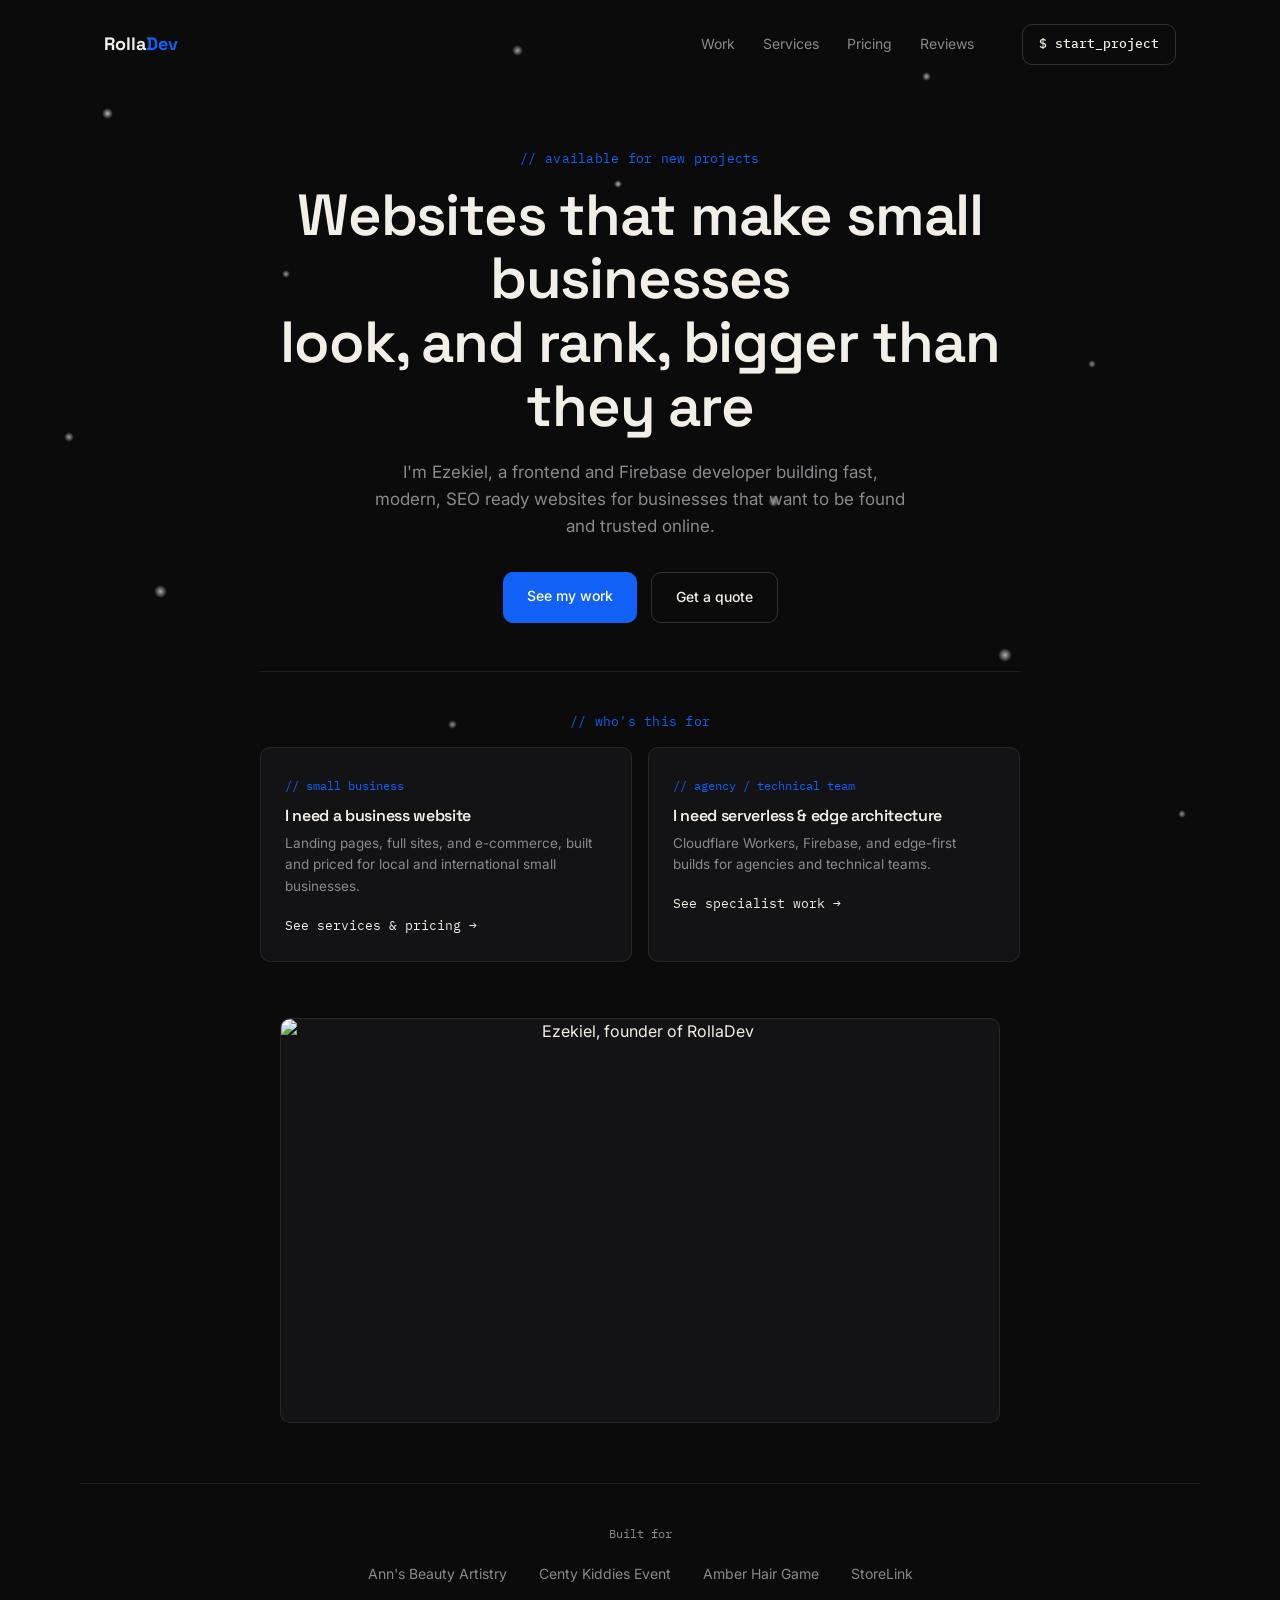
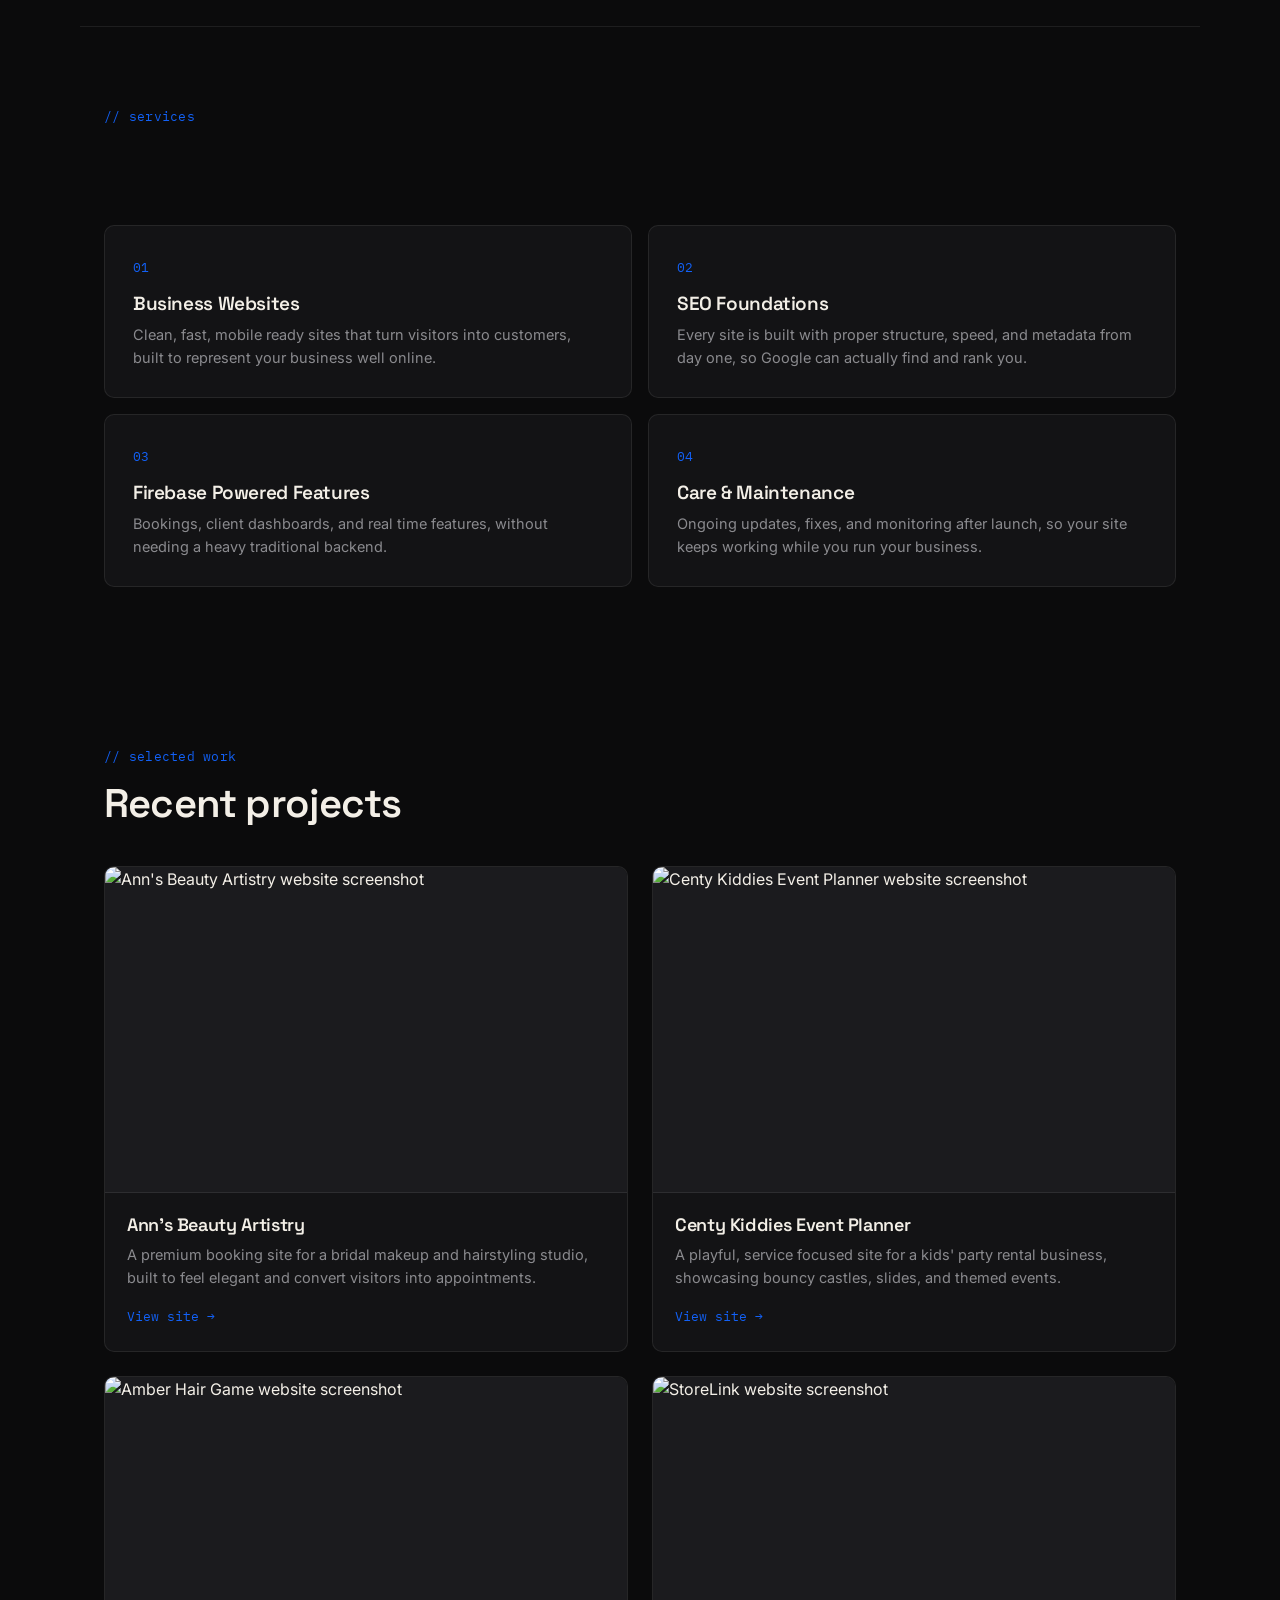
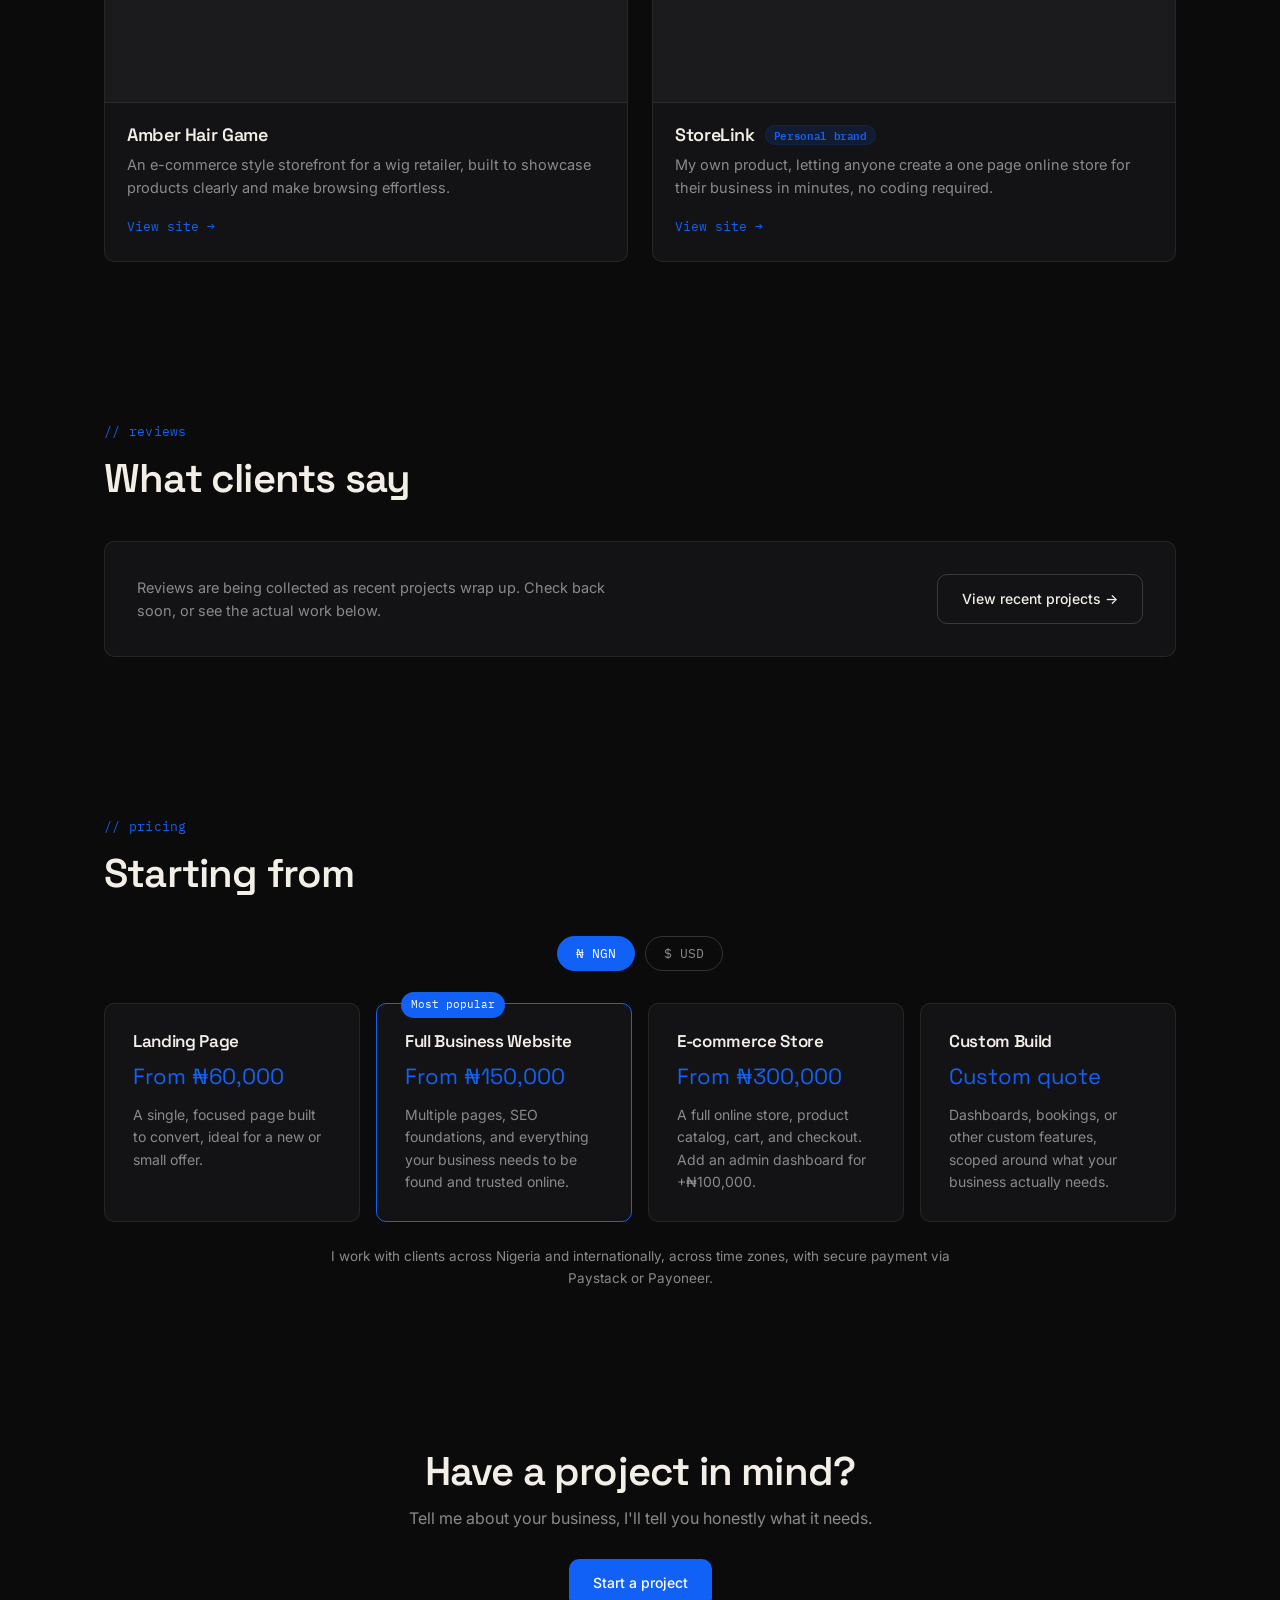
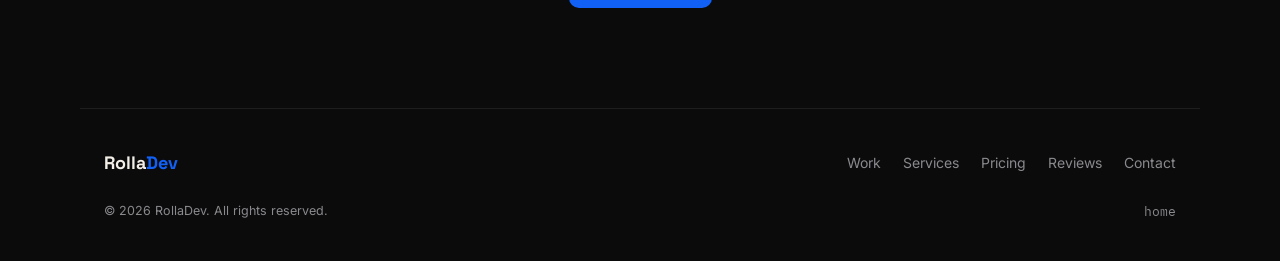
==== commit e05840bb: "Added Agency Page" ====
--- a/index.html
+++ b/index.html
@@ -67,6 +67,24 @@
       <a href="contact.html" class="btn btn-ghost">Get a quote</a>
     </div>
 
+    <div class="audience-choice reveal">
+      <p class="eyebrow">// who's this for</p>
+      <div class="audience-grid">
+        <a href="#pricing" class="audience-card">
+          <span class="tag">// small business</span>
+          <h3>I need a business website</h3>
+          <p>Landing pages, full sites, and e-commerce, built and priced for local and international small businesses.</p>
+          <span class="link-arrow">See services & pricing &rarr;</span>
+        </a>
+        <a href="agency.html" class="audience-card">
+          <span class="tag">// agency / technical team</span>
+          <h3>I need serverless & edge architecture</h3>
+          <p>Cloudflare Workers, Firebase, and edge-first builds for agencies and technical teams.</p>
+          <span class="link-arrow">See specialist work &rarr;</span>
+        </a>
+      </div>
+    </div>
+
     <!-- PHOTO PLACEHOLDER: drop your headshot here.
          Recommended: square or 4:5 crop, at least 800px wide, subject well lit, plain or blurred background.
          Replace this div's background/content with your <img> tag. -->
@@ -232,7 +250,7 @@
   </div>
   <div class="footer-bottom">
     <span>© 2026 RollaDev. All rights reserved.</span>
-    <span class="mono">index.html</span>
+    <span class="mono">home</span>
   </div>
 </footer>
 
--- a/style.css
+++ b/style.css
@@ -153,6 +153,42 @@
 }
 
 /* ============================================
+   UTILITY BAR (inner pages only)
+   ============================================ */
+.utility-bar {
+    position: relative;
+    z-index: 1;
+    background: var(--surface);
+    border-bottom: 1px solid var(--border);
+    text-align: center;
+    padding: 10px 16px;
+}
+
+.utility-bar a {
+    font-family: var(--font-mono);
+    font-size: 12.5px;
+    color: var(--text-muted);
+}
+
+.utility-bar a:hover {
+    color: var(--accent);
+}
+
+.ub-short {
+    display: none;
+}
+
+@media (max-width: 640px) {
+    .ub-full {
+        display: none;
+    }
+
+    .ub-short {
+        display: inline;
+    }
+}
+
+/* ============================================
    NAV
    ============================================ */
 .nav {
@@ -235,6 +271,75 @@
     display: flex;
     gap: 14px;
     margin-top: 32px;
+}
+
+/* ============================================
+   HERO AUDIENCE CHOICE (homepage only)
+   ============================================ */
+.audience-choice {
+    width: 100%;
+    max-width: 760px;
+    margin-top: 48px;
+    padding-top: 40px;
+    border-top: 1px solid var(--border);
+}
+
+.audience-choice .eyebrow {
+    justify-content: center;
+    display: flex;
+}
+
+.audience-grid {
+    display: grid;
+    grid-template-columns: 1fr 1fr;
+    gap: 16px;
+    margin-top: 6px;
+}
+
+.audience-card {
+    border: 1px solid var(--border);
+    border-radius: var(--radius);
+    background: var(--surface);
+    padding: 24px;
+    text-align: left;
+    transition: border-color 0.15s ease;
+}
+
+.audience-card:hover {
+    border-color: var(--accent);
+}
+
+.audience-card .tag {
+    font-family: var(--font-mono);
+    font-size: 12px;
+    color: var(--accent);
+}
+
+.audience-card h3 {
+    font-size: 16px;
+    margin: 10px 0 8px;
+}
+
+.audience-card p {
+    color: var(--text-muted);
+    font-size: 13.5px;
+    margin-bottom: 14px;
+}
+
+.audience-card .link-arrow {
+    font-family: var(--font-mono);
+    font-size: 13px;
+    color: var(--text);
+}
+
+.audience-card:hover .link-arrow {
+    color: var(--accent);
+}
+
+@media (max-width: 640px) {
+    .audience-grid {
+        grid-template-columns: 1fr;
+    }
 }
 
 .hero-photo {
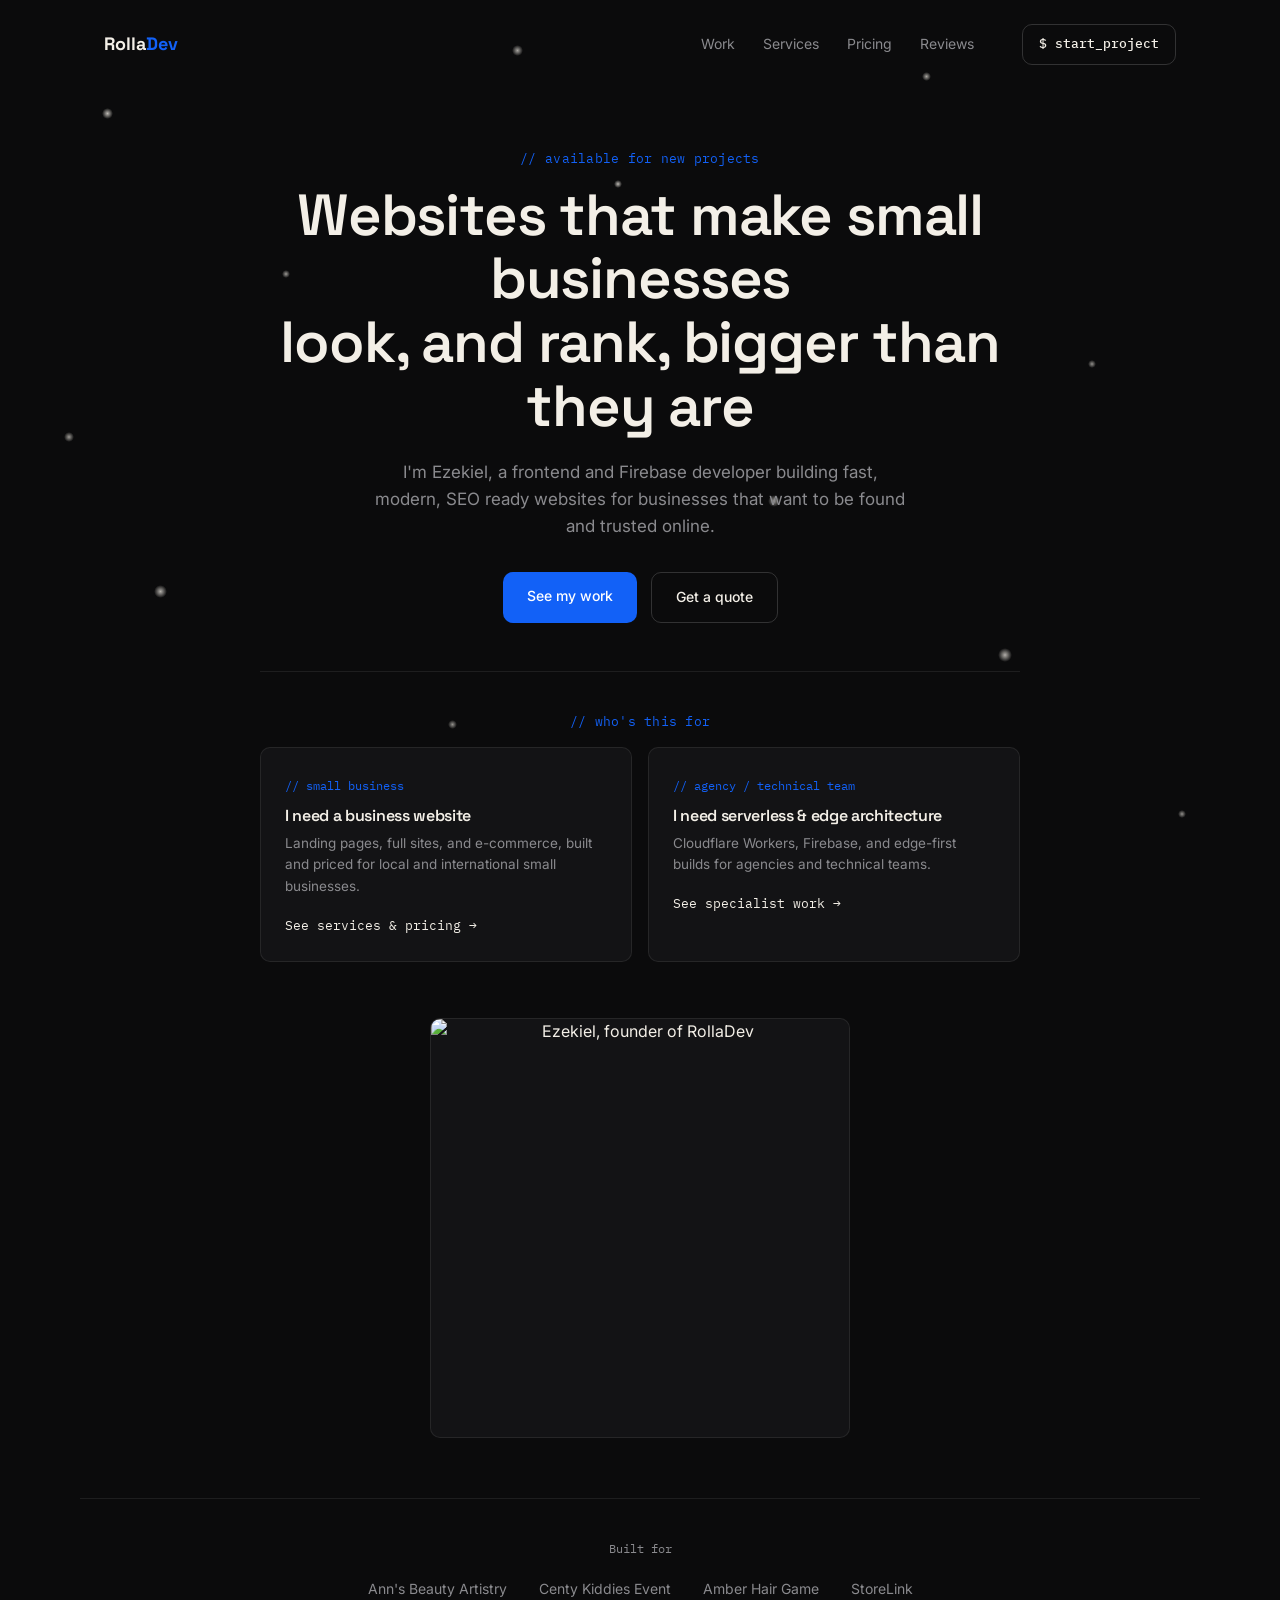
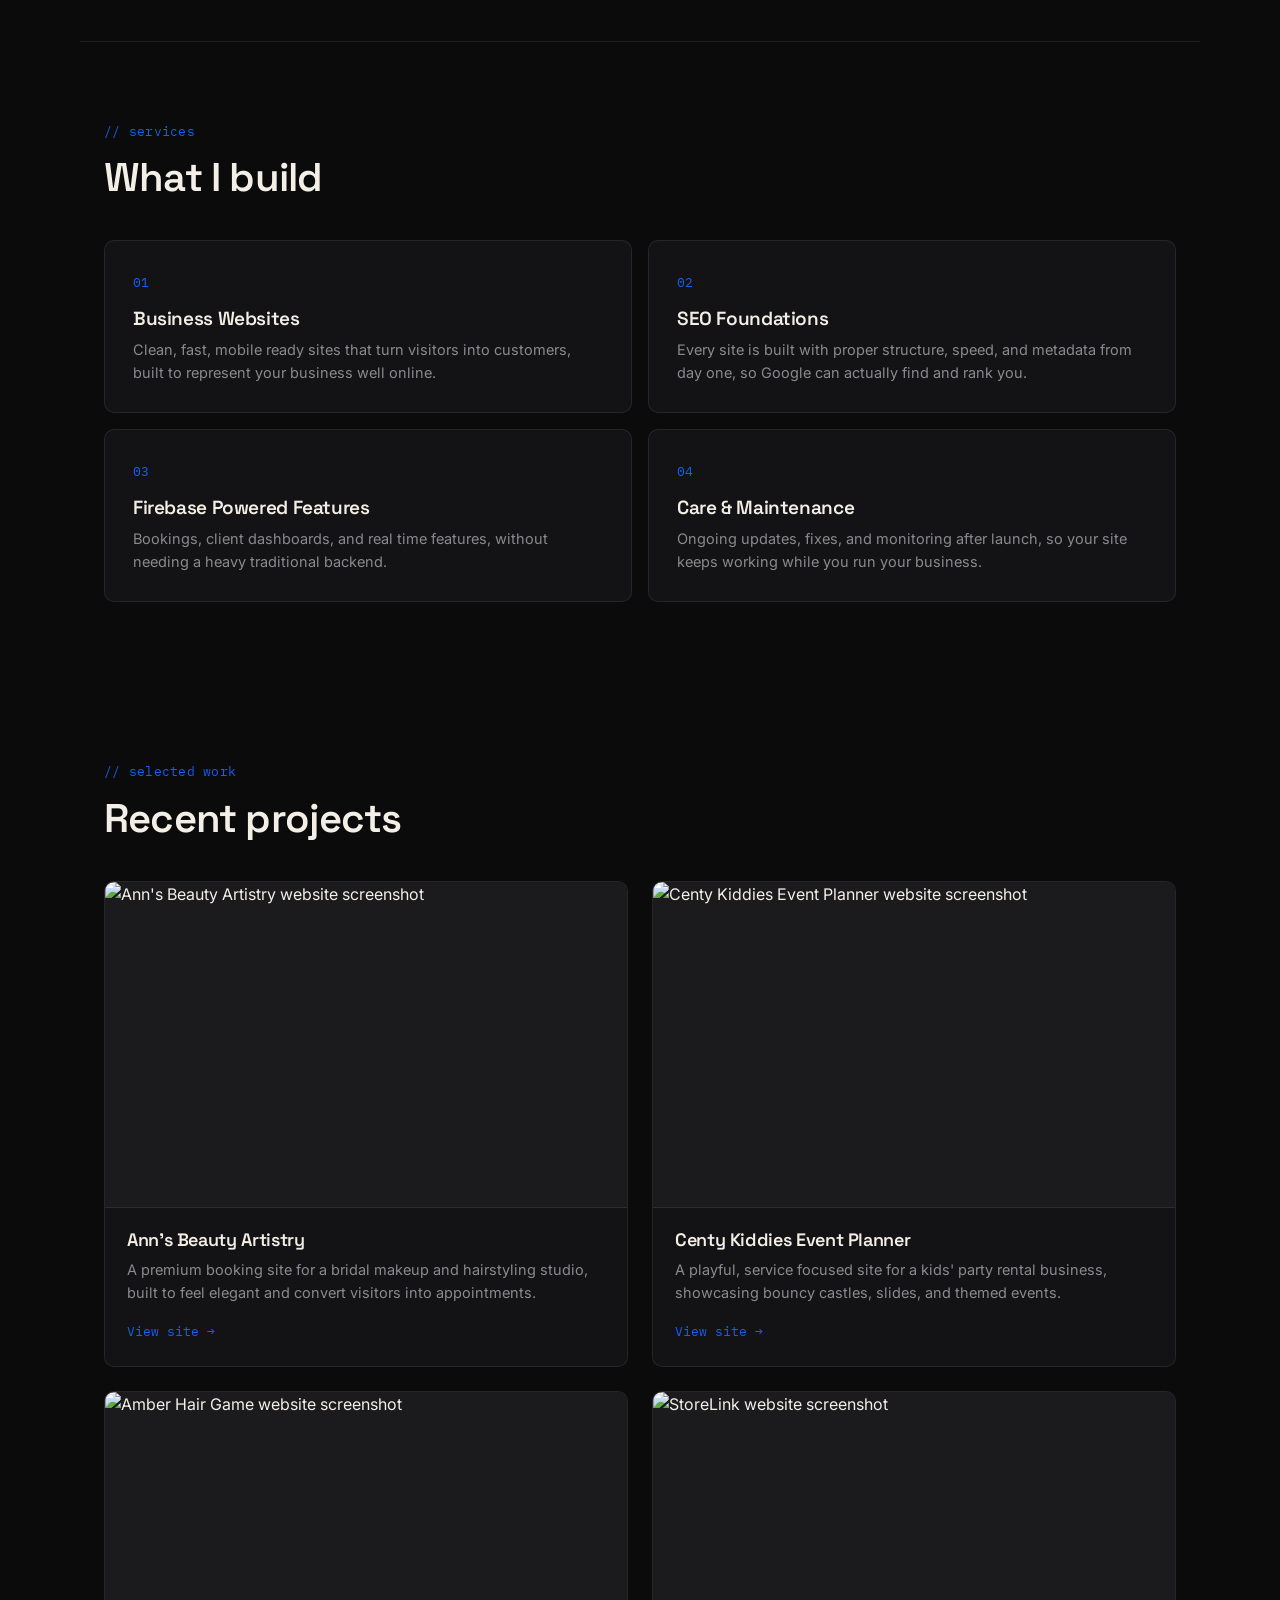
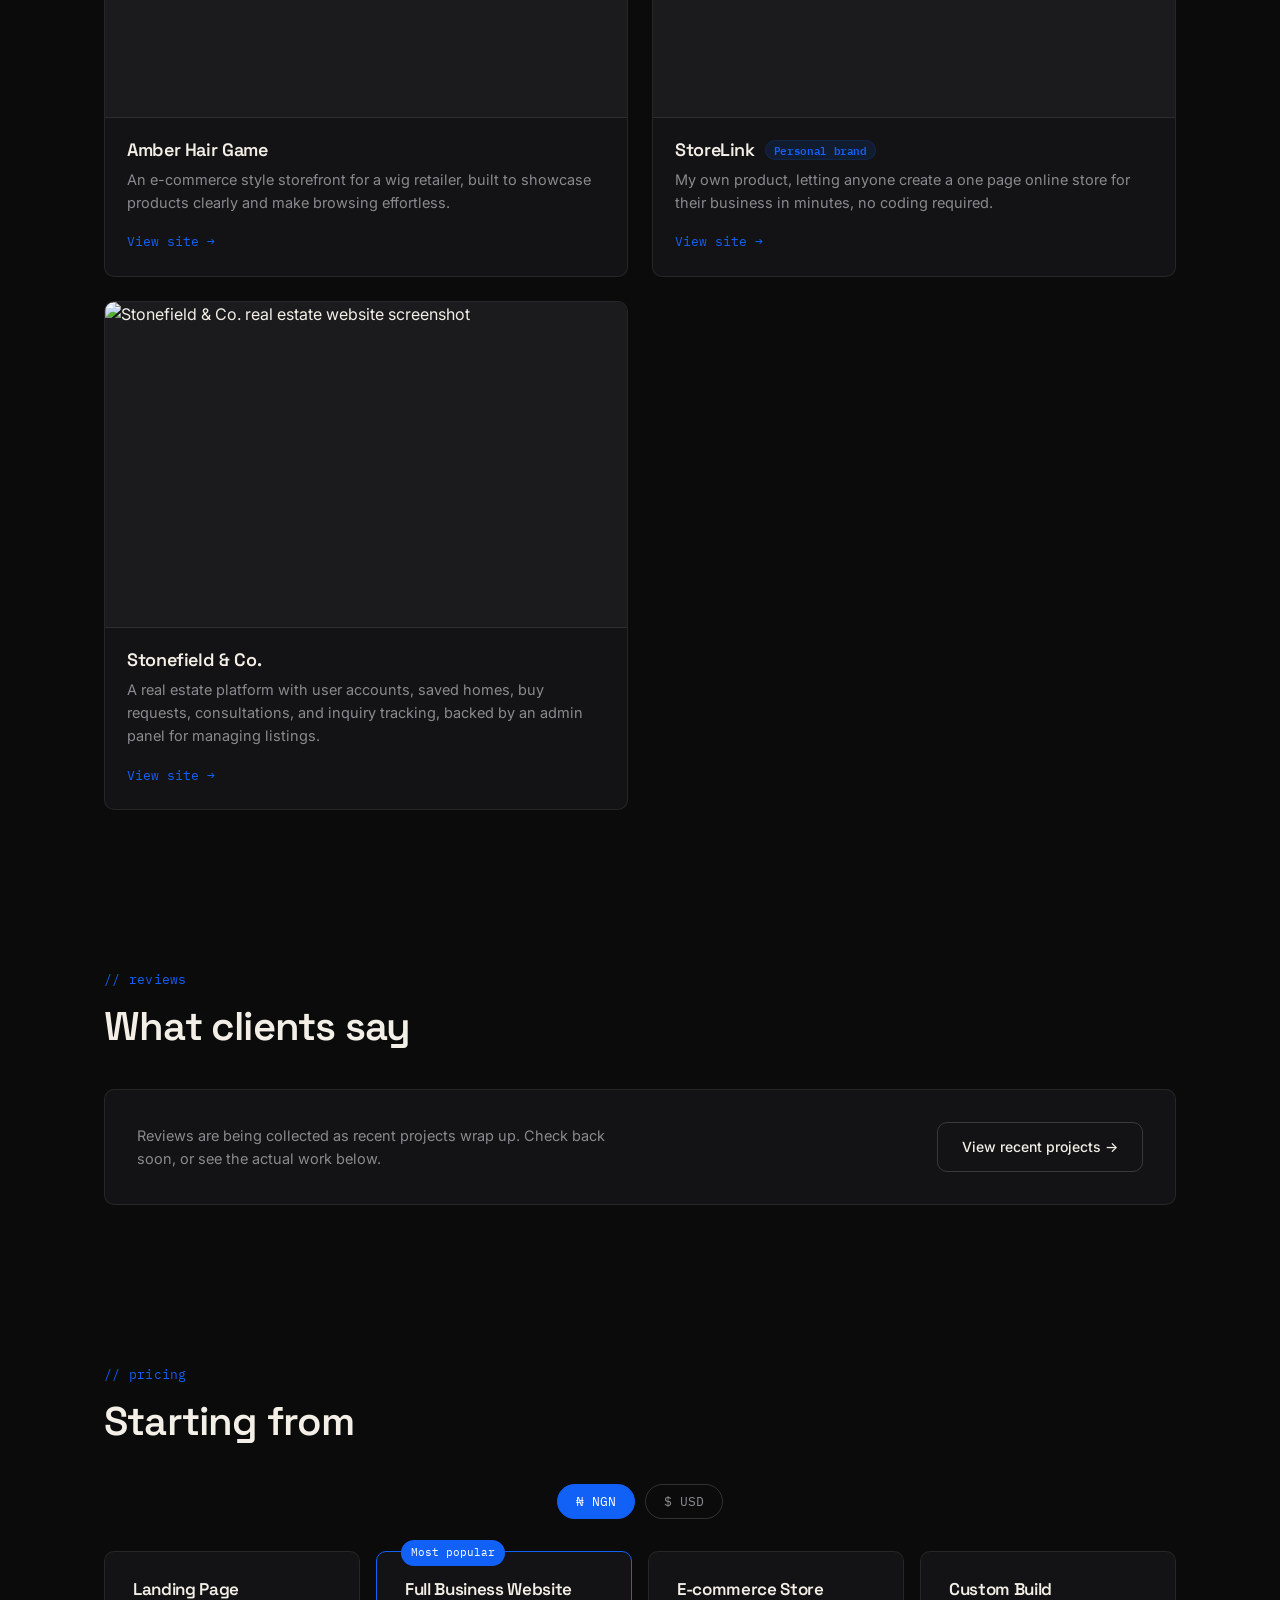
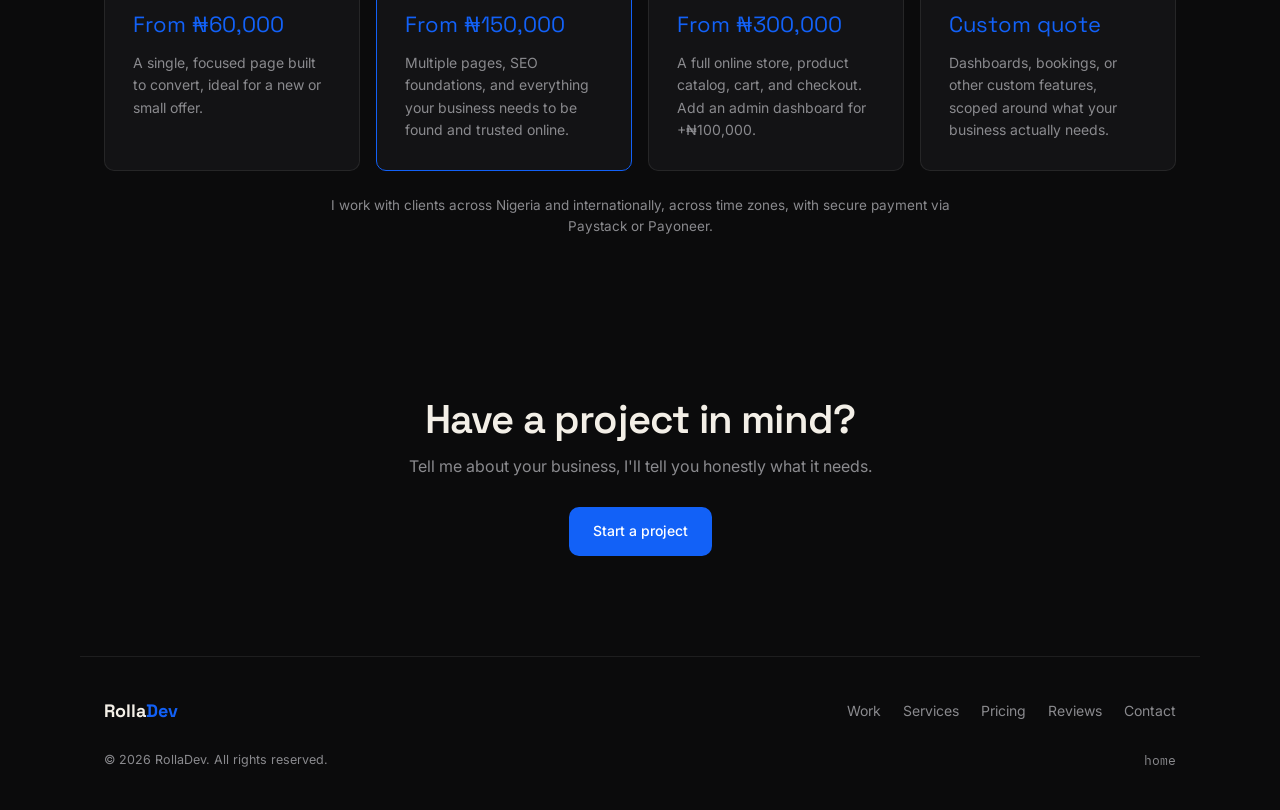
==== commit 2269d628: "Added a new project" ====
--- a/index.html
+++ b/index.html
@@ -175,6 +175,15 @@
         </div>
       </article>
 
+      <article class="project-card reveal">
+        <div class="project-thumb" data-project="stonefield"><img src="https://res.cloudinary.com/dqzxtyylj/image/upload/v1790359565/realestatehomepage_vwhzon.png" alt="Stonefield & Co. real estate website screenshot" loading="lazy"></div>
+        <div class="project-info">
+          <h3>Stonefield & Co.</h3>
+          <p>A real estate platform with user accounts, saved homes, buy requests, consultations, and inquiry tracking, backed by an admin panel for managing listings.</p>
+          <a href="https://realestate-bc7b4.web.app/" target="_blank" rel="noopener">View site &rarr;</a>
+        </div>
+      </article>
+
     </div>
   </section>
 
--- a/style.css
+++ b/style.css
@@ -345,8 +345,8 @@
 .hero-photo {
     margin-top: 56px;
     width: 100%;
-    max-width: 720px;
-    aspect-ratio: 16/9;
+    max-width: 420px;
+    aspect-ratio: 1/1;
     border: 1px solid var(--border);
     border-radius: var(--radius);
     background: var(--surface);
